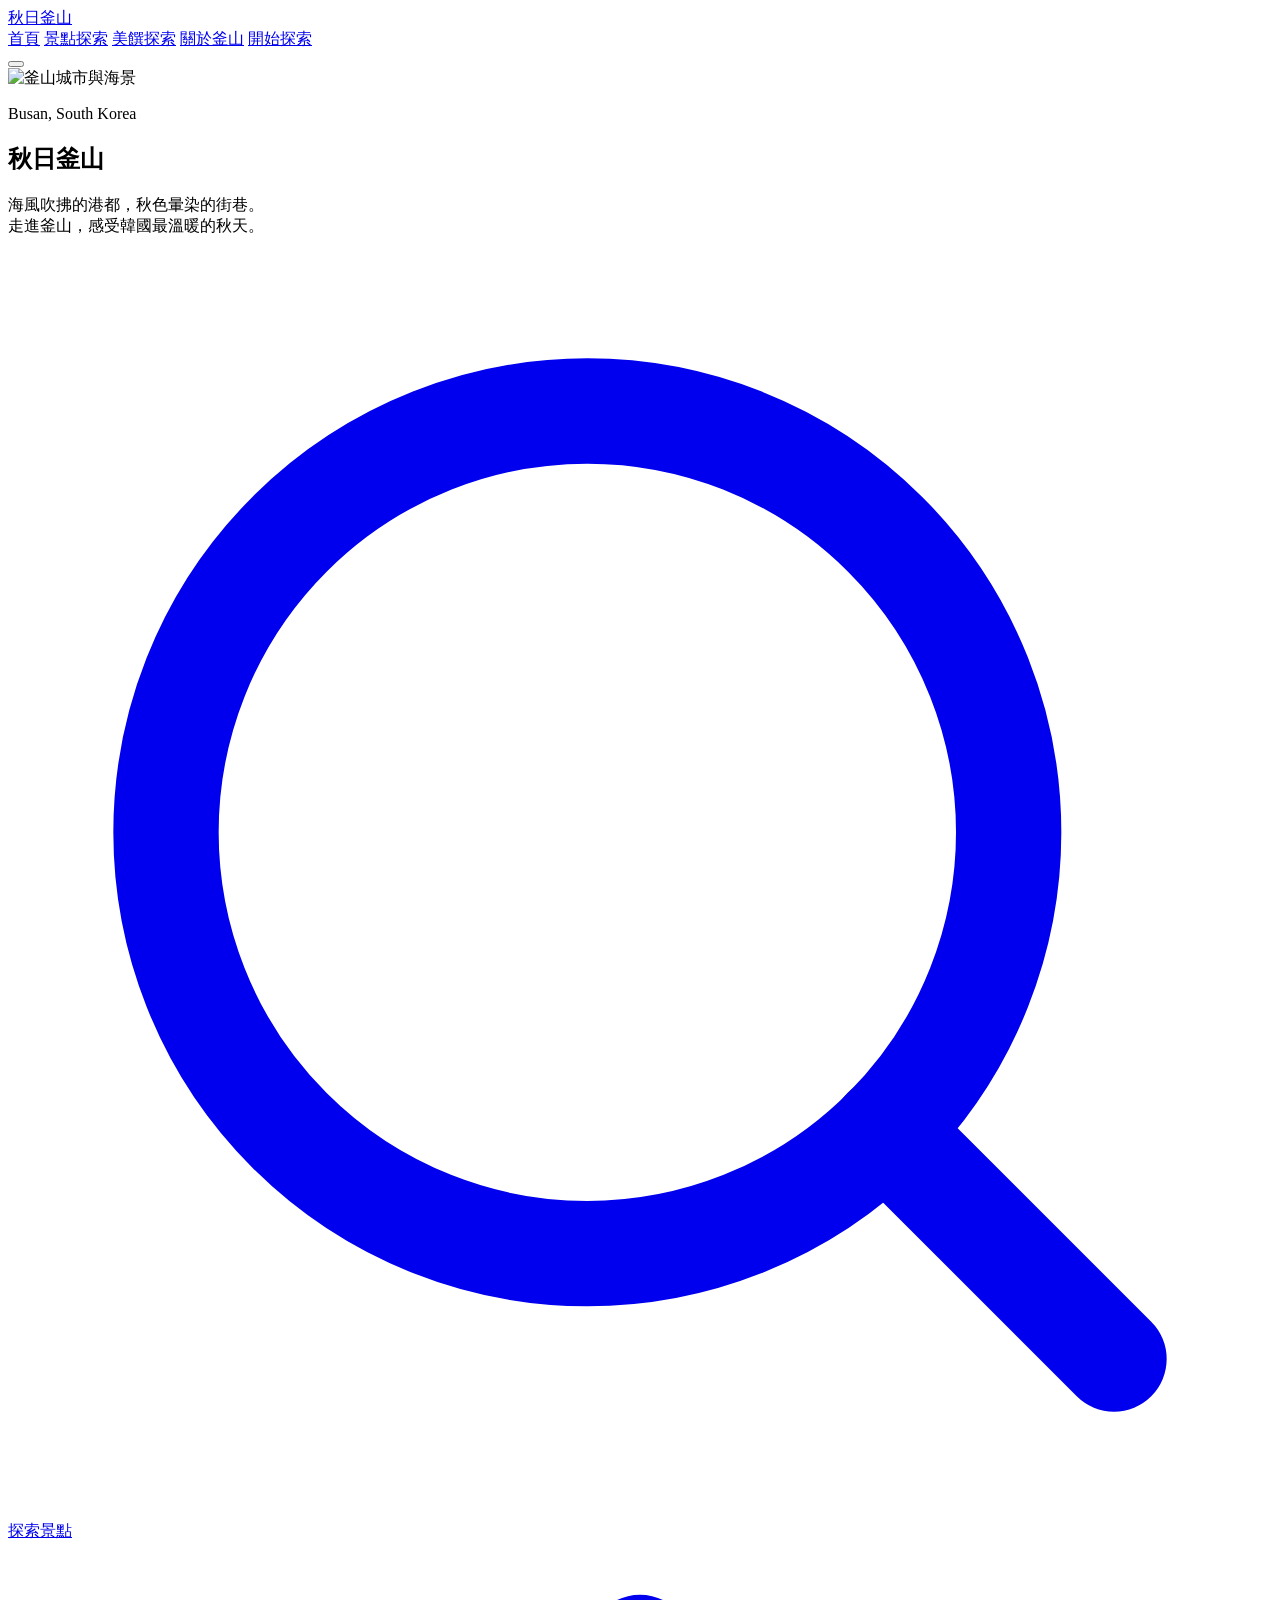
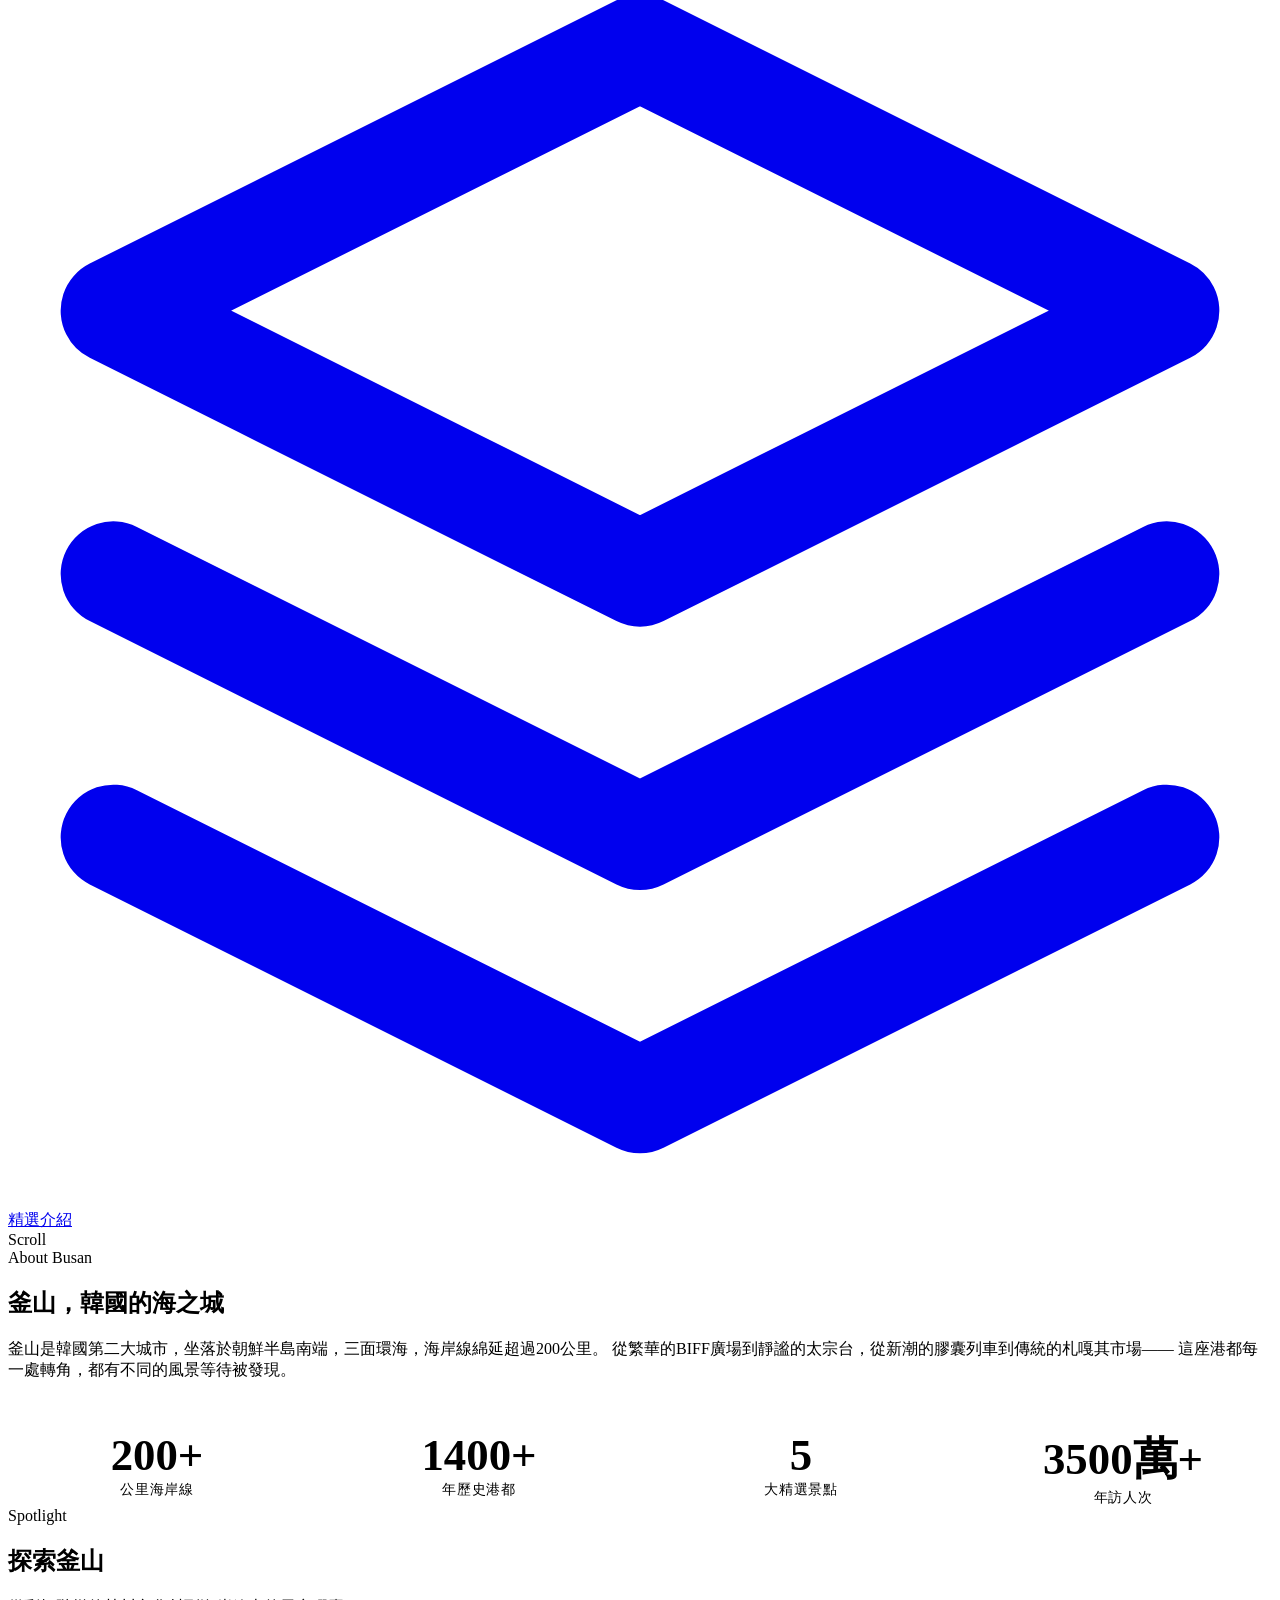
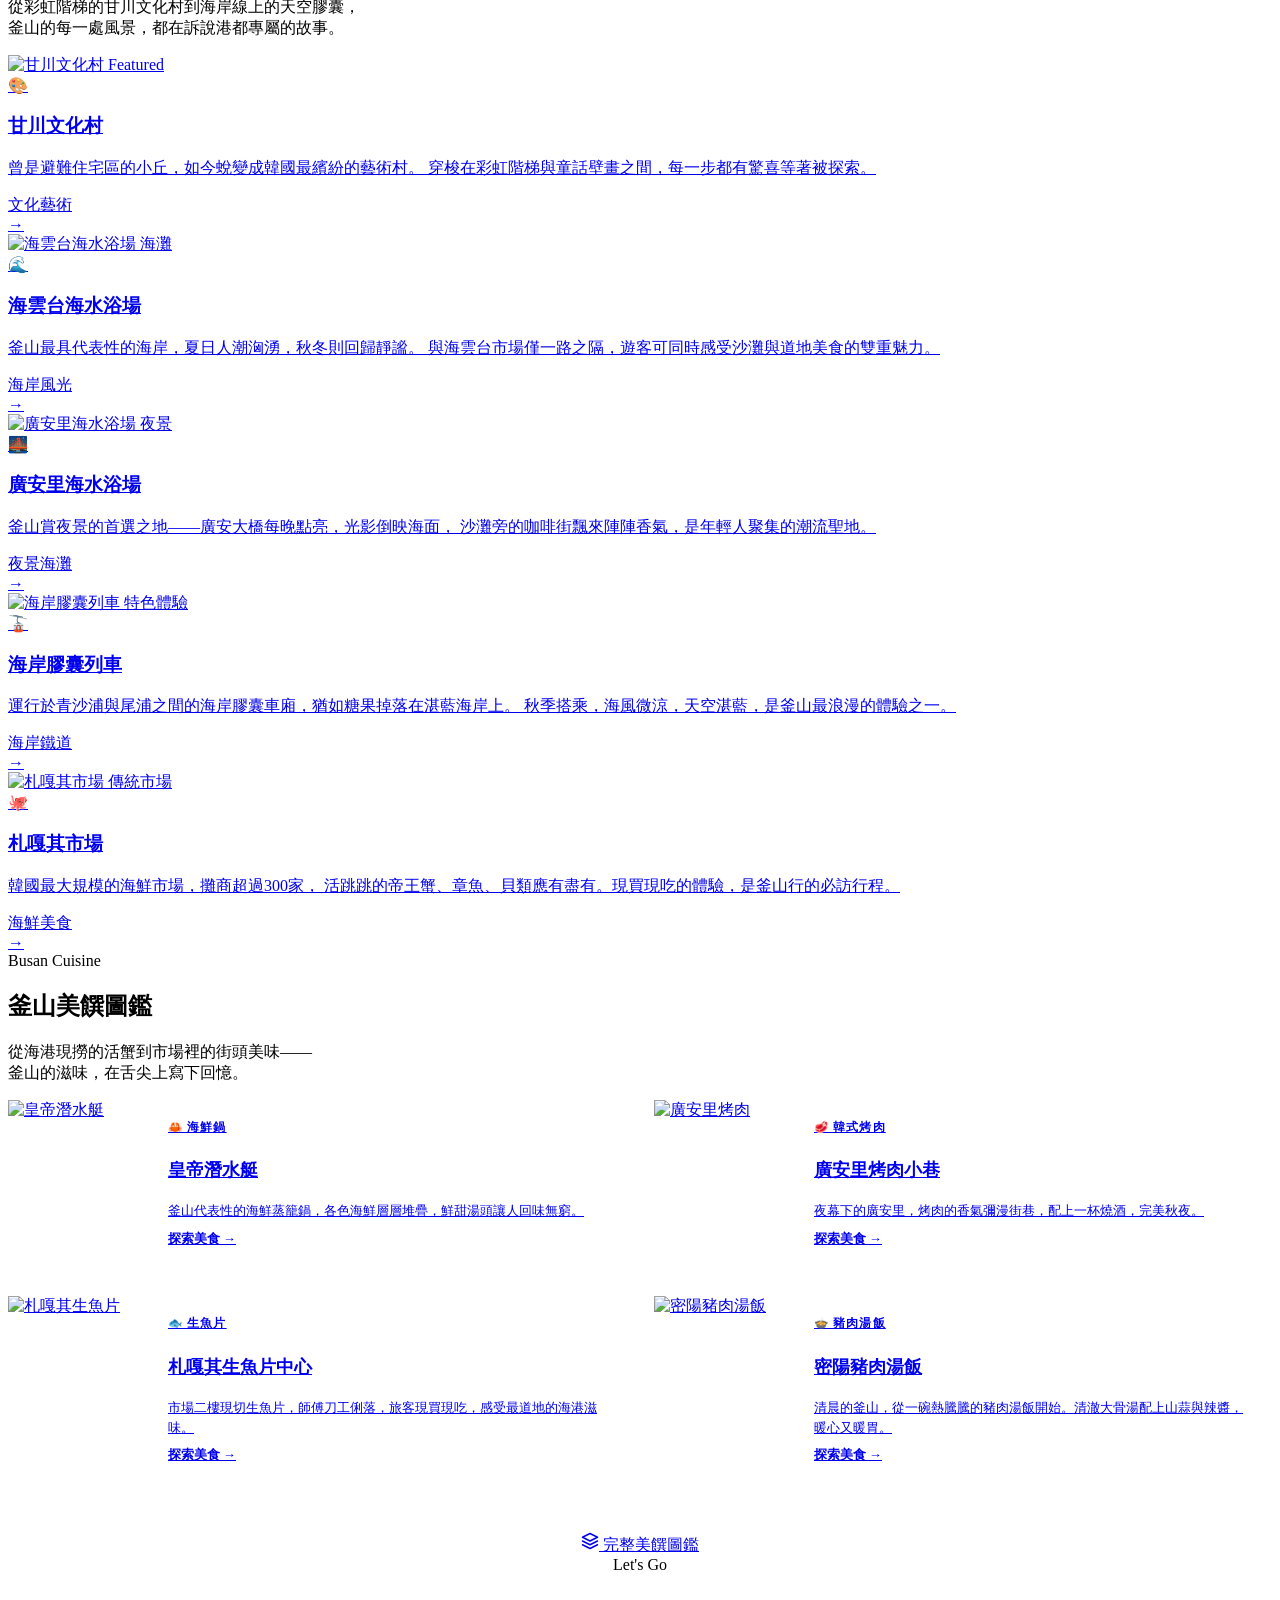
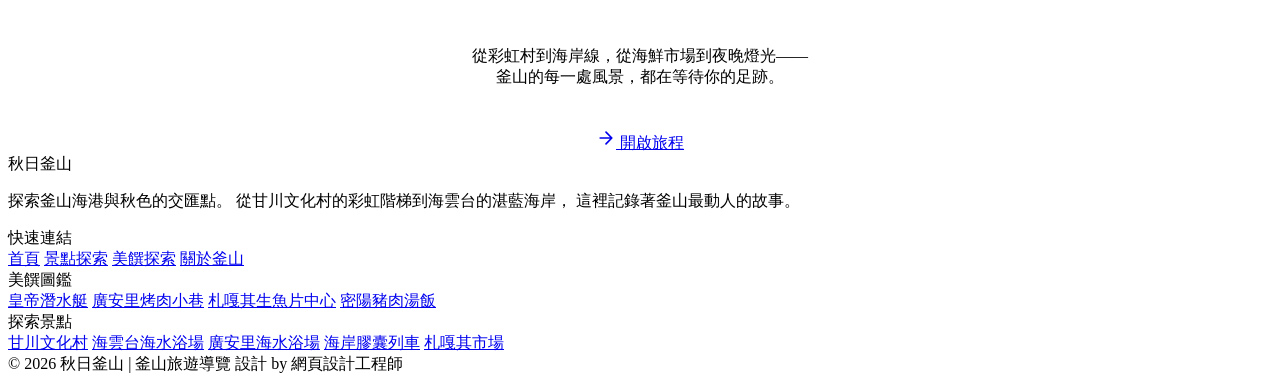
==== index.html @ ef5f8a47 "Upload index.html" ====
<!DOCTYPE html>
<html lang="zh-TW">
<head>
  <meta charset="UTF-8">
  <meta name="viewport" content="width=device-width, initial-scale=1.0">
  <title>秋日釜山 | 釜山旅遊官方網站</title>
  <meta name="description" content="秋日釜山深度旅遊攻略。甘川文化村、廣安里海水浴場、海雲台膠囊列車，完整釜山景點、美食、住宿指南。">
  <meta name="theme-color" content="#0077B6">

  <!-- Favicon -->
  <link rel="icon" type="image/svg+xml" href="data:image/svg+xml,<svg xmlns='http://www.w3.org/2000/svg' viewBox='0 0 100 100'><rect width='100' height='100' rx='16' fill='%230077B6'/><text y='.9em' font-size='80' x='50%' text-anchor='middle'>釜</text></svg>">

  <!-- Google Fonts -->
  <link rel="preconnect" href="https://fonts.googleapis.com">
  <link rel="preconnect" href="https://fonts.gstatic.com" crossorigin>
  <link href="https://fonts.googleapis.com/css2?family=Noto+Serif+JP:wght@400;600;700;900&family=Noto+Sans+JP:wght@300;400;500;700&display=swap" rel="stylesheet">

  <!-- Stylesheet -->
  <link rel="stylesheet" href="css/style.css">
</head>
<body>

  <!-- ===================== HEADER ===================== -->
  <header class="header" id="header">
    <div class="container">
      <div class="header__inner">
        <a href="index.html" class="header__logo">
          <span class="header__logo-dot"></span>
          秋日釜山
        </a>

        <nav class="header__nav" id="headerNav">
          <a href="index.html" class="nav-link active">首頁</a>
          <a href="spots.html" class="nav-link">景點探索</a>
          <a href="restaurants.html" class="nav-link">美饌探索</a>
          <a href="#about-section" class="nav-link">關於釜山</a>
          <a href="spots.html" class="nav-cta">開始探索</a>
        </nav>

        <button class="nav-toggle" id="navToggle" aria-label="開啟選單">
          <span></span>
          <span></span>
          <span></span>
        </button>
      </div>
    </div>
  </header>

  <!-- ===================== HERO ===================== -->
  <section class="hero" id="hero">
    <div class="hero__bg">
      <img src="images/spots/spot_01.jpg"
           alt="釜山城市與海景"
           loading="eager">
    </div>
    <div class="hero__overlay"></div>

    <div class="hero__content">
      <p class="hero__eyebrow">Busan, South Korea</p>
      <h1 class="hero__title">秋日釜山</h1>
      <p class="hero__subtitle">
        海風吹拂的港都，秋色暈染的街巷。<br>
        走進釜山，感受韓國最溫暖的秋天。
      </p>
      <div class="hero__actions">
        <a href="spots.html" class="btn btn--primary">
          <svg viewBox="0 0 24 24" fill="none" stroke="currentColor" stroke-width="2" stroke-linecap="round" stroke-linejoin="round">
            <circle cx="11" cy="11" r="8"/><path d="m21 21-4.35-4.35"/>
          </svg>
          探索景點
        </a>
        <a href="#spots-section" class="btn btn--outline">
          <svg viewBox="0 0 24 24" fill="none" stroke="currentColor" stroke-width="2" stroke-linecap="round" stroke-linejoin="round">
            <path d="M12 2L2 7l10 5 10-5-10-5z"/><path d="M2 17l10 5 10-5"/><path d="M2 12l10 5 10-5"/>
          </svg>
          精選介紹
        </a>
      </div>
    </div>

    <div class="hero__scroll">
      <div class="hero__scroll-line"></div>
      <span>Scroll</span>
    </div>
  </section>

  <!-- ===================== ABOUT / INTRO ===================== -->
  <section class="section section--cream" id="about-section">
    <div class="container">
      <div class="section__header fade-in">
        <span class="section__tag">About Busan</span>
        <h2 class="section__title">釜山，韓國的海之城</h2>
        <div class="divider" style="margin-bottom: 20px;"></div>
        <p class="section__desc">
          釜山是韓國第二大城市，坐落於朝鮮半島南端，三面環海，海岸線綿延超過200公里。
          從繁華的BIFF廣場到靜謐的太宗台，從新潮的膠囊列車到傳統的札嘎其市場——
          這座港都每一處轉角，都有不同的風景等待被發現。
        </p>
      </div>

      <div style="display: grid; grid-template-columns: repeat(4, 1fr); gap: 24px; text-align: center; margin-top: 48px;"
           class="fade-in stats-grid">
        <div>
          <div style="font-family: var(--font-serif); font-size: 2.8rem; font-weight: 900; color: var(--primary);">200+</div>
          <div style="font-size: 0.85rem; color: var(--text-muted); font-weight: 500; letter-spacing: 0.05em;">公里海岸線</div>
        </div>
        <div>
          <div style="font-family: var(--font-serif); font-size: 2.8rem; font-weight: 900; color: var(--primary);">1400+</div>
          <div style="font-size: 0.85rem; color: var(--text-muted); font-weight: 500; letter-spacing: 0.05em;">年歷史港都</div>
        </div>
        <div>
          <div style="font-family: var(--font-serif); font-size: 2.8rem; font-weight: 900; color: var(--primary);">5</div>
          <div style="font-size: 0.85rem; color: var(--text-muted); font-weight: 500; letter-spacing: 0.05em;">大精選景點</div>
        </div>
        <div>
          <div style="font-family: var(--font-serif); font-size: 2.8rem; font-weight: 900; color: var(--primary);">3500萬+</div>
          <div style="font-size: 0.85rem; color: var(--text-muted); font-weight: 500; letter-spacing: 0.05em;">年訪人次</div>
        </div>
      </div>
    </div>
  </section>

  <!-- ===================== SPOTS GRID ===================== -->
  <section class="section" id="spots-section">
    <div class="container">
      <div class="section__header fade-in">
        <span class="section__tag">Spotlight</span>
        <h2 class="section__title">探索釜山</h2>
        <div class="divider" style="margin-bottom: 20px;"></div>
        <p class="section__desc">
          從彩虹階梯的甘川文化村到海岸線上的天空膠囊，<br>
          釜山的每一處風景，都在訴說港都專屬的故事。
        </p>
      </div>

      <div class="spots-grid">
        <!-- Featured: 甘川文化村 -->
        <a href="spots.html#gamagol" class="spot-card spot-card--featured fade-in">
          <div class="spot-card__image">
            <img src="images/spots/spot_03.jpg" alt="甘川文化村" loading="lazy">
            <span class="spot-card__badge">Featured</span>
          </div>
          <div class="spot-card__content">
            <div class="spot-card__icon">🎨</div>
            <h3 class="spot-card__title">甘川文化村</h3>
            <p class="spot-card__desc">
              曾是避難住宅區的小丘，如今蛻變成韓國最繽紛的藝術村。
              穿梭在彩虹階梯與童話壁畫之間，每一步都有驚喜等著被探索。
            </p>
            <div class="spot-card__footer">
              <span class="spot-card__tag">文化藝術</span>
              <div class="spot-card__arrow">→</div>
            </div>
          </div>
        </a>

        <!-- 海雲台 -->
        <a href="spots.html#haeundae" class="spot-card fade-in">
          <div class="spot-card__image">
            <img src="images/spots/spot_05.jpg" alt="海雲台海水浴場" loading="lazy">
            <span class="spot-card__badge">海灘</span>
          </div>
          <div class="spot-card__content">
            <div class="spot-card__icon">🌊</div>
            <h3 class="spot-card__title">海雲台海水浴場</h3>
            <p class="spot-card__desc">
              釜山最具代表性的海岸，夏日人潮洶湧，秋冬則回歸靜謐。
              與海雲台市場僅一路之隔，遊客可同時感受沙灘與道地美食的雙重魅力。
            </p>
            <div class="spot-card__footer">
              <span class="spot-card__tag">海岸風光</span>
              <div class="spot-card__arrow">→</div>
            </div>
          </div>
        </a>

        <!-- 廣安里 -->
        <a href="spots.html#gwangalli" class="spot-card fade-in">
          <div class="spot-card__image">
            <img src="images/spots/spot_06.jpg" alt="廣安里海水浴場" loading="lazy">
            <span class="spot-card__badge">夜景</span>
          </div>
          <div class="spot-card__content">
            <div class="spot-card__icon">🌉</div>
            <h3 class="spot-card__title">廣安里海水浴場</h3>
            <p class="spot-card__desc">
              釜山賞夜景的首選之地——廣安大橋每晚點亮，光影倒映海面，
              沙灘旁的咖啡街飄來陣陣香氣，是年輕人聚集的潮流聖地。
            </p>
            <div class="spot-card__footer">
              <span class="spot-card__tag">夜景海灘</span>
              <div class="spot-card__arrow">→</div>
            </div>
          </div>
        </a>

        <!-- 膠囊列車 -->
        <a href="spots.html#capsule" class="spot-card fade-in">
          <div class="spot-card__image">
            <img src="images/spots/spot_07.jpg" alt="海岸膠囊列車" loading="lazy">
            <span class="spot-card__badge">特色體驗</span>
          </div>
          <div class="spot-card__content">
            <div class="spot-card__icon">🚡</div>
            <h3 class="spot-card__title">海岸膠囊列車</h3>
            <p class="spot-card__desc">
              運行於青沙浦與尾浦之間的海岸膠囊車廂，猶如糖果掉落在湛藍海岸上。
              秋季搭乘，海風微涼，天空湛藍，是釜山最浪漫的體驗之一。
            </p>
            <div class="spot-card__footer">
              <span class="spot-card__tag">海岸鐵道</span>
              <div class="spot-card__arrow">→</div>
            </div>
          </div>
        </a>

        <!-- 札嘎其市場 -->
        <a href="spots.html#jagalchi" class="spot-card fade-in">
          <div class="spot-card__image">
            <img src="images/spots/spot_10.jpg" alt="札嘎其市場" loading="lazy">
            <span class="spot-card__badge">傳統市場</span>
          </div>
          <div class="spot-card__content">
            <div class="spot-card__icon">🐙</div>
            <h3 class="spot-card__title">札嘎其市場</h3>
            <p class="spot-card__desc">
              韓國最大規模的海鮮市場，攤商超過300家，
              活跳跳的帝王蟹、章魚、貝類應有盡有。現買現吃的體驗，是釜山行的必訪行程。
            </p>
            <div class="spot-card__footer">
              <span class="spot-card__tag">海鮮美食</span>
              <div class="spot-card__arrow">→</div>
            </div>
          </div>
        </a>
      </div>
    </div>
  </section>

  <!-- ===================== RESTAURANT TEASER ===================== -->
  <section class="section" id="food-section">
    <div class="container">
      <div class="section__header fade-in">
        <span class="section__tag">Busan Cuisine</span>
        <h2 class="section__title">釜山美饌圖鑑</h2>
        <div class="divider" style="margin-bottom: 20px;"></div>
        <p class="section__desc">
          從海港現撈的活蟹到市場裡的街頭美味——<br>
          釜山的滋味，在舌尖上寫下回憶。
        </p>
      </div>

      <div style="display: grid; grid-template-columns: repeat(2, 1fr); gap: 28px;" class="fade-in food-preview-grid">
        <a href="restaurants.html#neulsac" class="food-preview-card">
          <div class="food-preview-card__image">
            <img src="images/spots/spot_12.jpg" alt="皇帝潛水艇" loading="lazy">
          </div>
          <div class="food-preview-card__body">
            <span class="food-preview-card__tag">🦀 海鮮鍋</span>
            <h3 class="food-preview-card__title">皇帝潛水艇</h3>
            <p class="food-preview-card__desc">釜山代表性的海鮮蒸籠鍋，各色海鮮層層堆疊，鮮甜湯頭讓人回味無窮。</p>
            <div class="food-preview-card__link">探索美食 →</div>
          </div>
        </a>
        <a href="restaurants.html#gwangalli" class="food-preview-card">
          <div class="food-preview-card__image">
            <img src="images/spots/spot_14.jpg" alt="廣安里烤肉" loading="lazy">
          </div>
          <div class="food-preview-card__body">
            <span class="food-preview-card__tag">🥩 韓式烤肉</span>
            <h3 class="food-preview-card__title">廣安里烤肉小巷</h3>
            <p class="food-preview-card__desc">夜幕下的廣安里，烤肉的香氣彌漫街巷，配上一杯燒酒，完美秋夜。</p>
            <div class="food-preview-card__link">探索美食 →</div>
          </div>
        </a>
        <a href="restaurants.html#jagalchi" class="food-preview-card">
          <div class="food-preview-card__image">
            <img src="images/spots/spot_15.jpg" alt="札嘎其生魚片" loading="lazy">
          </div>
          <div class="food-preview-card__body">
            <span class="food-preview-card__tag">🐟 生魚片</span>
            <h3 class="food-preview-card__title">札嘎其生魚片中心</h3>
            <p class="food-preview-card__desc">市場二樓現切生魚片，師傅刀工俐落，旅客現買現吃，感受最道地的海港滋味。</p>
            <div class="food-preview-card__link">探索美食 →</div>
          </div>
        </a>
        <a href="restaurants.html#milmyeong" class="food-preview-card">
          <div class="food-preview-card__image">
            <img src="images/spots/spot_16.jpg" alt="密陽豬肉湯飯" loading="lazy">
          </div>
          <div class="food-preview-card__body">
            <span class="food-preview-card__tag">🍲 豬肉湯飯</span>
            <h3 class="food-preview-card__title">密陽豬肉湯飯</h3>
            <p class="food-preview-card__desc">清晨的釜山，從一碗熱騰騰的豬肉湯飯開始。清澈大骨湯配上山蒜與辣醬，暖心又暖胃。</p>
            <div class="food-preview-card__link">探索美食 →</div>
          </div>
        </a>
      </div>

      <div style="text-align: center; margin-top: 48px;" class="fade-in">
        <a href="restaurants.html" class="btn btn--primary">
          <svg viewBox="0 0 24 24" fill="none" stroke="currentColor" stroke-width="2" stroke-linecap="round" stroke-linejoin="round" style="width:18px;height:18px;">
            <path d="M12 2L2 7l10 5 10-5-10-5z"/><path d="M2 17l10 5 10-5"/><path d="M2 12l10 5 10-5"/>
          </svg>
          完整美饌圖鑑
        </a>
      </div>
    </div>
  </section>

  <!-- ===================== CTA SECTION ===================== -->
  <section class="section section--dark">
    <div class="container--narrow" style="text-align: center;">
      <div class="fade-in">
        <span class="section__tag">Let's Go</span>
        <h2 class="section__title" style="color: #fff; margin-top: 16px; margin-bottom: 20px;">
          準備好探索釜山了嗎？
        </h2>
        <div class="divider" style="margin-bottom: 24px;"></div>
        <p class="section__desc" style="margin-bottom: 40px;">
          從彩虹村到海岸線，從海鮮市場到夜晚燈光——<br>
          釜山的每一處風景，都在等待你的足跡。
        </p>
        <a href="spots.html" class="btn btn--primary" style="font-size: 1rem; padding: 16px 40px;">
          <svg viewBox="0 0 24 24" fill="none" stroke="currentColor" stroke-width="2" stroke-linecap="round" stroke-linejoin="round" style="width:20px;height:20px;">
            <path d="M5 12h14M12 5l7 7-7 7"/>
          </svg>
          開啟旅程
        </a>
      </div>
    </div>
  </section>

  <!-- ===================== FOOTER ===================== -->
  <footer class="footer">
    <div class="container">
      <div class="footer__grid">
        <div>
          <div class="footer__brand-name">
            <span class="dot"></span>
            秋日釜山
          </div>
          <p class="footer__brand-desc">
            探索釜山海港與秋色的交匯點。
            從甘川文化村的彩虹階梯到海雲台的湛藍海岸，
            這裡記錄著釜山最動人的故事。
          </p>
        </div>
        <div>
          <div class="footer__col-title">快速連結</div>
          <div class="footer__links">
            <a href="index.html">首頁</a>
            <a href="spots.html">景點探索</a>
            <a href="restaurants.html">美饌探索</a>
            <a href="#about-section">關於釜山</a>
          </div>
        </div>
        <div>
          <div class="footer__col-title">美饌圖鑑</div>
          <div class="footer__links">
            <a href="restaurants.html#neulsac">皇帝潛水艇</a>
            <a href="restaurants.html#gwangalli">廣安里烤肉小巷</a>
            <a href="restaurants.html#jagalchi">札嘎其生魚片中心</a>
            <a href="restaurants.html#milmyeong">密陽豬肉湯飯</a>
          </div>
        </div>
        <div>
          <div class="footer__col-title">探索景點</div>
          <div class="footer__links">
            <a href="spots.html#gamagol">甘川文化村</a>
            <a href="spots.html#haeundae">海雲台海水浴場</a>
            <a href="spots.html#gwangalli">廣安里海水浴場</a>
            <a href="spots.html#capsule">海岸膠囊列車</a>
            <a href="spots.html#jagalchi">札嘎其市場</a>
          </div>
        </div>
      </div>

      <div class="footer__bottom">
        <span>© 2026 秋日釜山 <span class="footer__accent">|</span> 釜山旅遊導覽</span>
        <span>設計 by 網頁設計工程師</span>
      </div>
    </div>
  </footer>

  <!-- Scripts -->
  <script src="js/main.js"></script>

  <style>
    @media (max-width: 768px) {
      .stats-grid {
        grid-template-columns: repeat(2, 1fr) !important;
      }
    }
    @media (max-width: 480px) {
      .stats-grid {
        grid-template-columns: repeat(2, 1fr) !important;
        gap: 16px !important;
      }
    }

    /* ===================== FOOD PREVIEW CARDS ===================== */
    .food-preview-grid {
      grid-template-columns: repeat(2, 1fr) !important;
    }

    .food-preview-card {
      background: var(--bg-white);
      border-radius: var(--radius-lg);
      overflow: hidden;
      box-shadow: var(--shadow-sm);
      border: 1px solid var(--border);
      transition: var(--transition);
      display: grid;
      grid-template-columns: 140px 1fr;
    }

    .food-preview-card:hover {
      box-shadow: var(--shadow-lg);
      transform: translateY(-4px);
    }

    .food-preview-card__image {
      height: 140px;
      overflow: hidden;
    }

    .food-preview-card__image img {
      width: 100%;
      height: 100%;
      object-fit: cover;
      transition: transform 0.5s ease;
    }

    .food-preview-card:hover .food-preview-card__image img {
      transform: scale(1.08);
    }

    .food-preview-card__body {
      padding: 20px;
      display: flex;
      flex-direction: column;
      justify-content: center;
    }

    .food-preview-card__tag {
      font-size: 0.72rem;
      font-weight: 700;
      letter-spacing: 0.1em;
      text-transform: uppercase;
      color: var(--accent);
      margin-bottom: 6px;
    }

    .food-preview-card__title {
      font-family: var(--font-serif);
      font-size: 1.1rem;
      font-weight: 700;
      color: var(--text-dark);
      margin-bottom: 6px;
    }

    .food-preview-card__desc {
      font-size: 0.82rem;
      color: var(--text-muted);
      line-height: 1.5;
      display: -webkit-box;
      -webkit-line-clamp: 2;
      -webkit-box-orient: vertical;
      overflow: hidden;
      margin-bottom: 10px;
    }

    .food-preview-card__link {
      font-size: 0.8rem;
      font-weight: 700;
      color: var(--primary);
    }

    @media (max-width: 768px) {
      .food-preview-grid {
        grid-template-columns: 1fr !important;
      }
    }

    @media (max-width: 480px) {
      .food-preview-card {
        grid-template-columns: 100px 1fr;
      }
      .food-preview-card__image {
        height: 110px;
      }
    }
  </style>
</body>
</html>
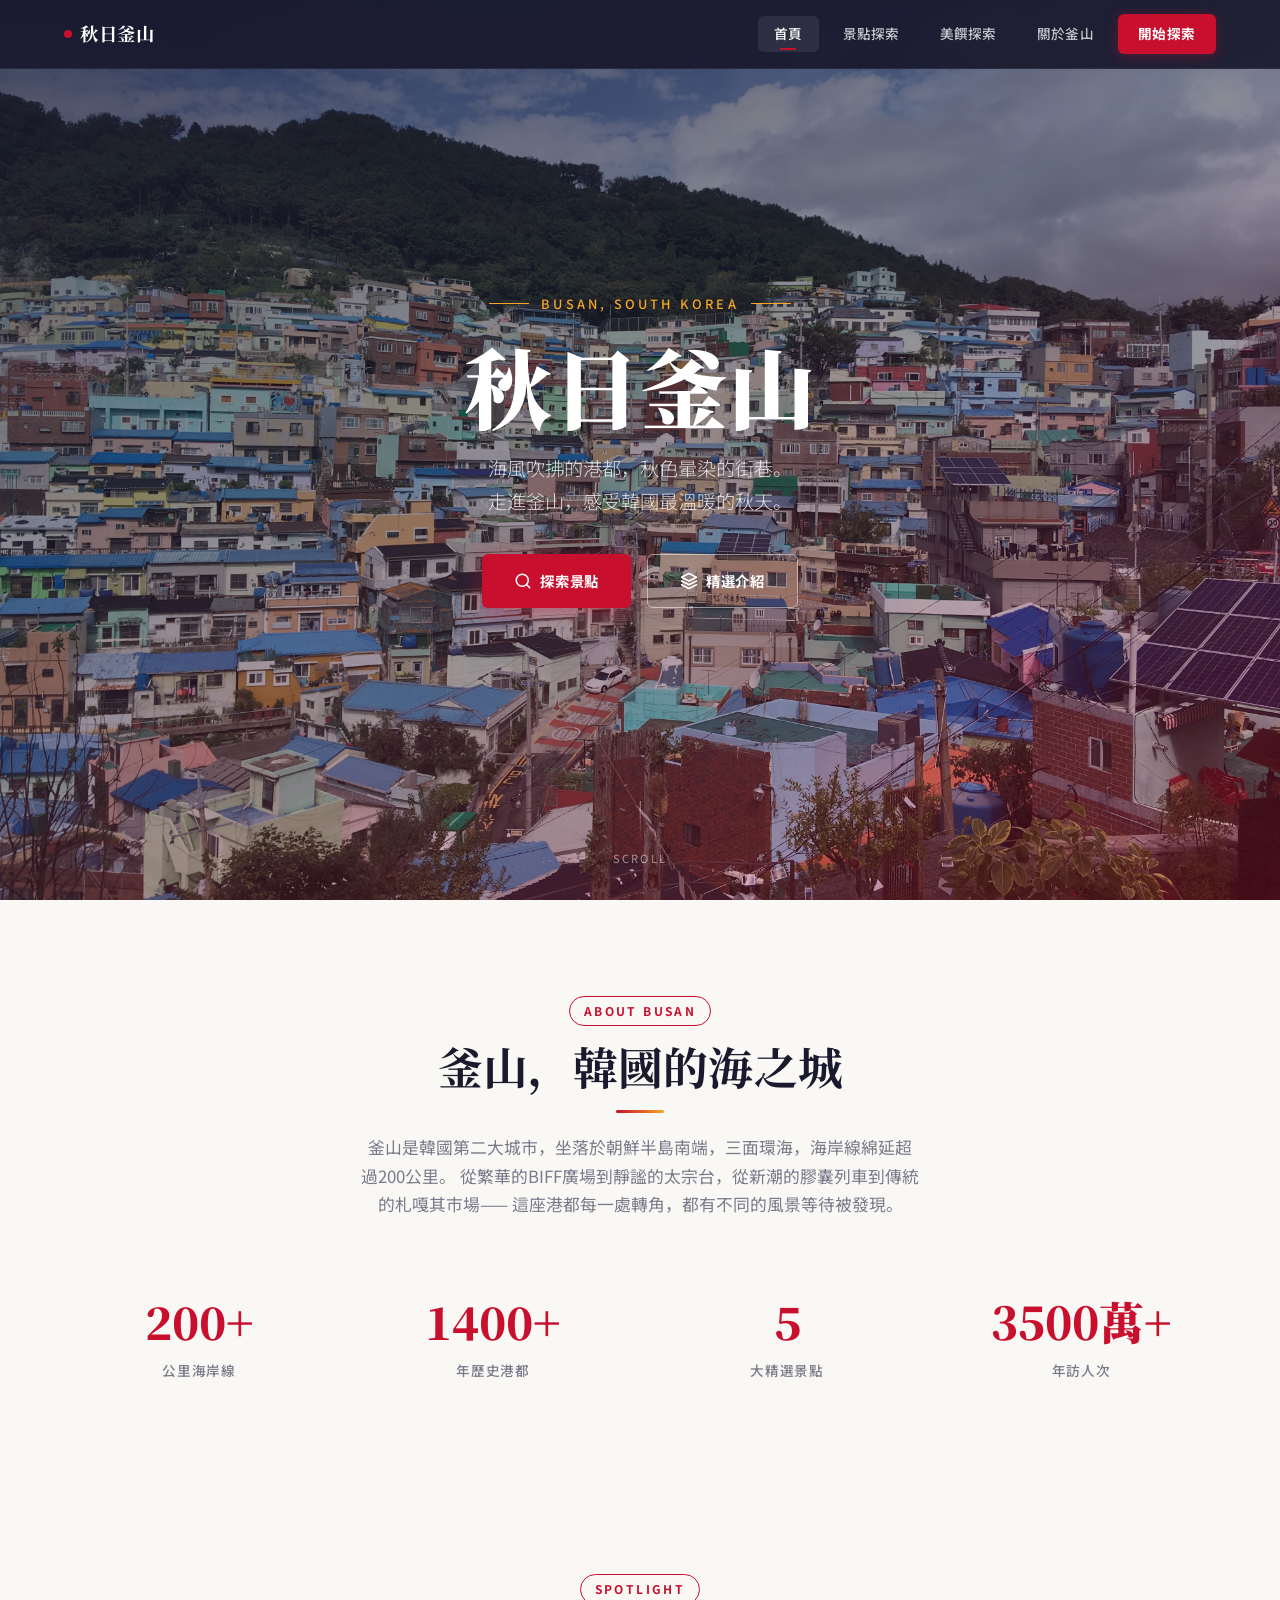
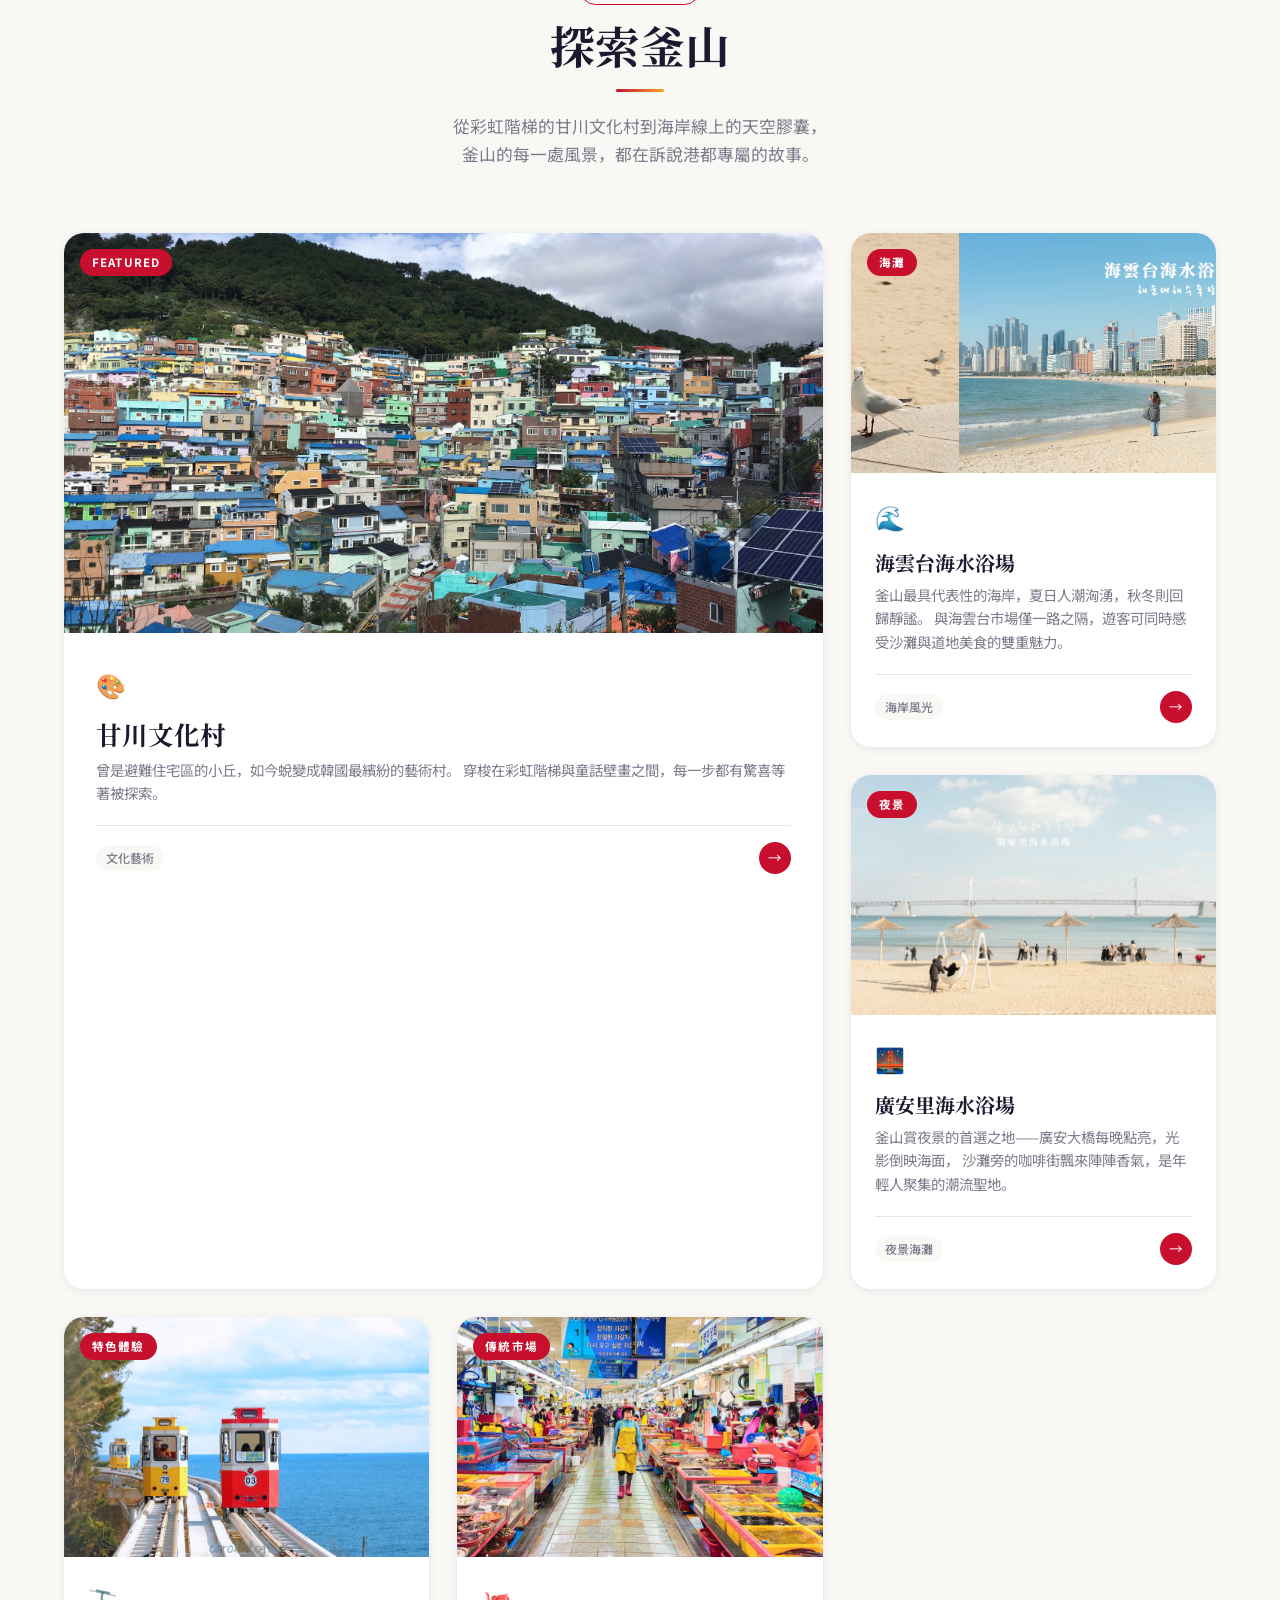
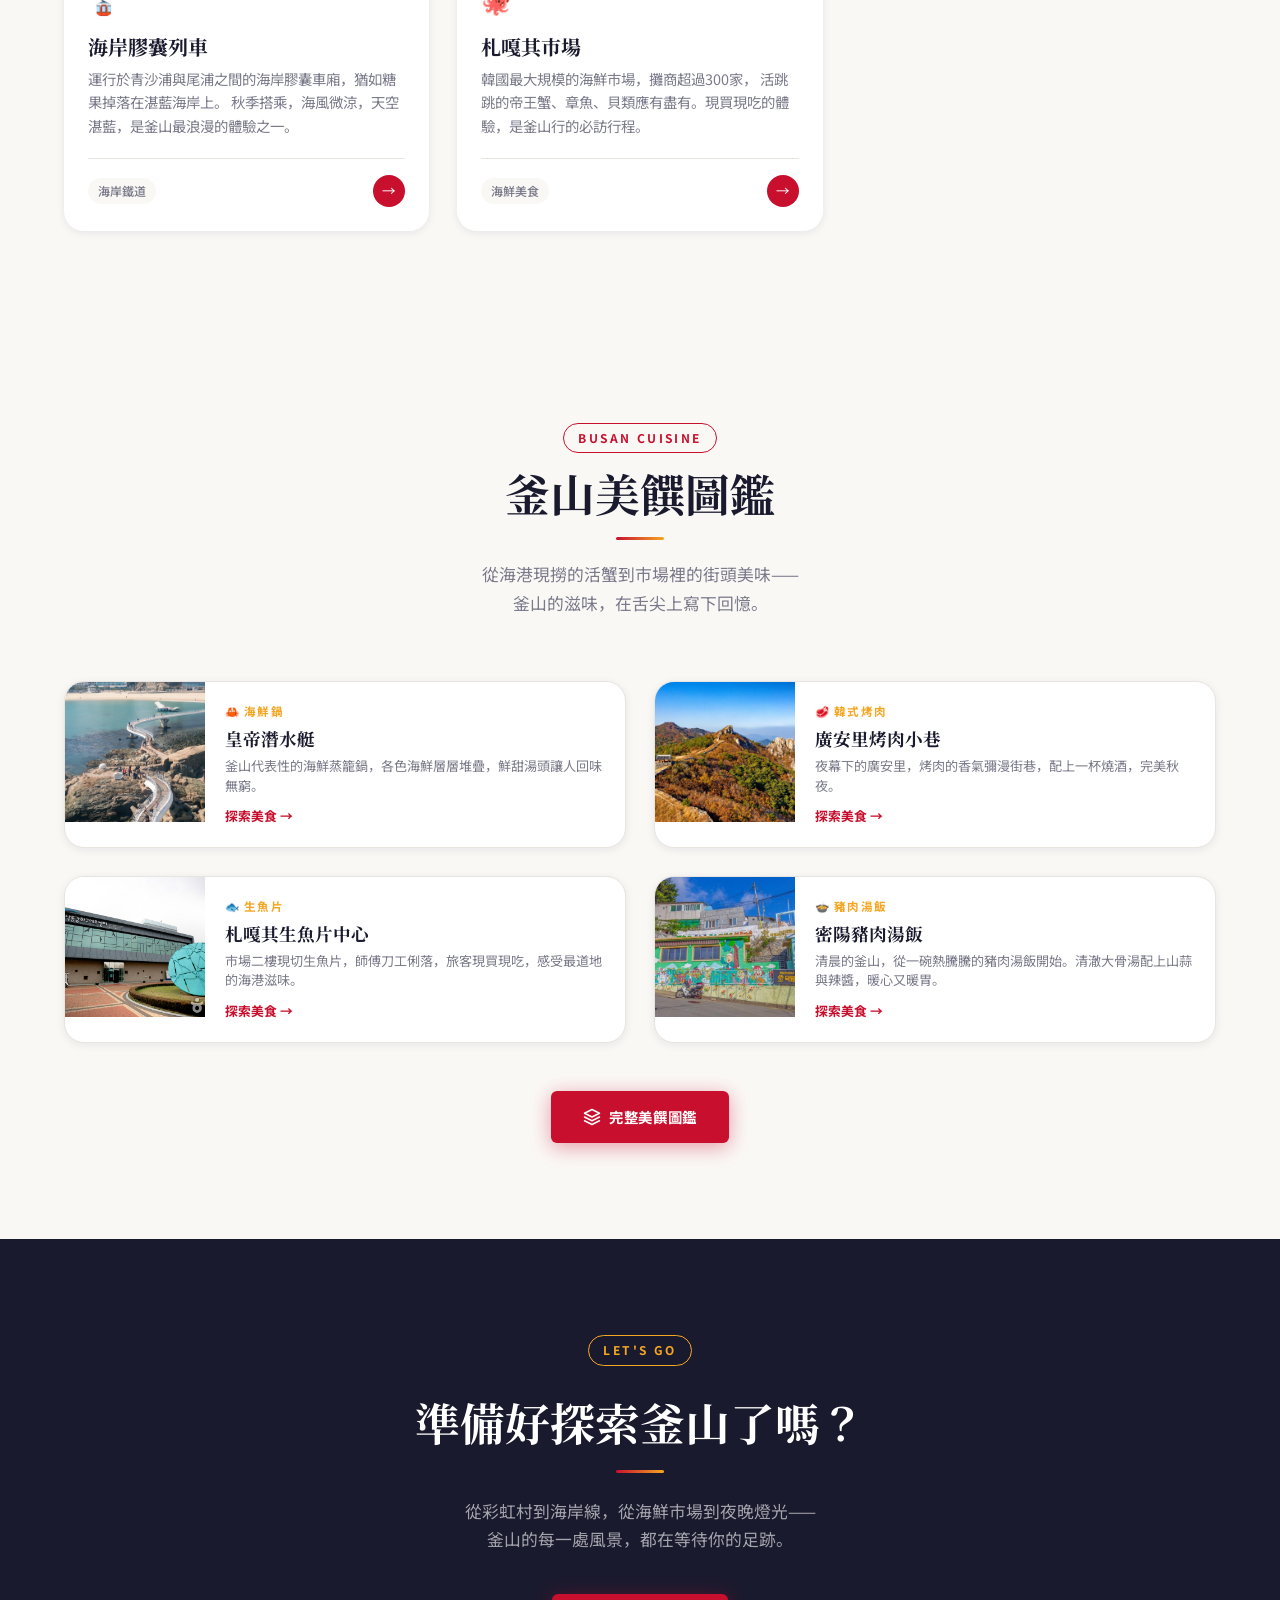
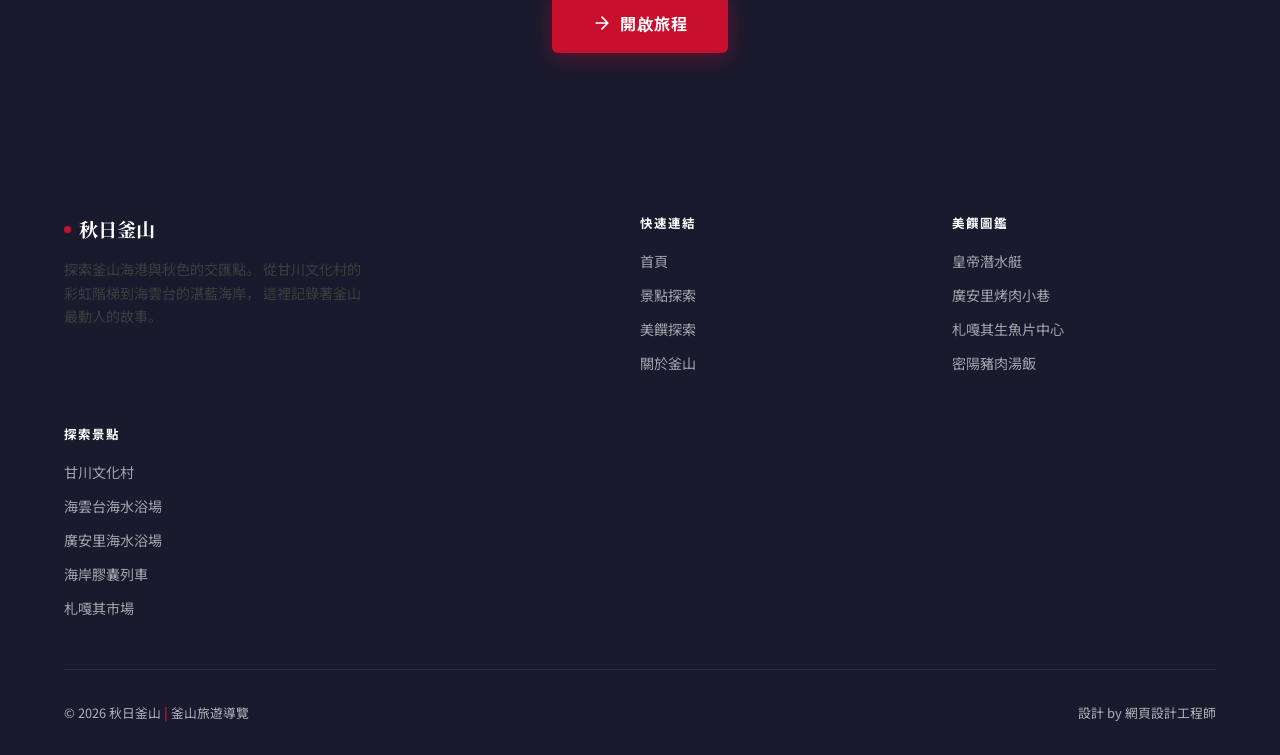
==== commit d32aa193: "Fix index image references" ====
--- a/index.html
+++ b/index.html
@@ -137,7 +137,7 @@
         <!-- Featured: 甘川文化村 -->
         <a href="spots.html#gamagol" class="spot-card spot-card--featured fade-in">
           <div class="spot-card__image">
-            <img src="images/spots/spot_03.jpg" alt="甘川文化村" loading="lazy">
+            <img src="images/spots/spot_01.jpg" alt="甘川文化村" loading="lazy">
             <span class="spot-card__badge">Featured</span>
           </div>
           <div class="spot-card__content">
@@ -157,7 +157,7 @@
         <!-- 海雲台 -->
         <a href="spots.html#haeundae" class="spot-card fade-in">
           <div class="spot-card__image">
-            <img src="images/spots/spot_05.jpg" alt="海雲台海水浴場" loading="lazy">
+            <img src="images/spots/spot_02.jpg" alt="海雲台海水浴場" loading="lazy">
             <span class="spot-card__badge">海灘</span>
           </div>
           <div class="spot-card__content">
@@ -177,7 +177,7 @@
         <!-- 廣安里 -->
         <a href="spots.html#gwangalli" class="spot-card fade-in">
           <div class="spot-card__image">
-            <img src="images/spots/spot_06.jpg" alt="廣安里海水浴場" loading="lazy">
+            <img src="images/spots/spot_03.jpg" alt="廣安里海水浴場" loading="lazy">
             <span class="spot-card__badge">夜景</span>
           </div>
           <div class="spot-card__content">
@@ -197,7 +197,7 @@
         <!-- 膠囊列車 -->
         <a href="spots.html#capsule" class="spot-card fade-in">
           <div class="spot-card__image">
-            <img src="images/spots/spot_07.jpg" alt="海岸膠囊列車" loading="lazy">
+            <img src="images/spots/spot_04.jpg" alt="海岸膠囊列車" loading="lazy">
             <span class="spot-card__badge">特色體驗</span>
           </div>
           <div class="spot-card__content">
@@ -217,7 +217,7 @@
         <!-- 札嘎其市場 -->
         <a href="spots.html#jagalchi" class="spot-card fade-in">
           <div class="spot-card__image">
-            <img src="images/spots/spot_10.jpg" alt="札嘎其市場" loading="lazy">
+            <img src="images/spots/spot_05.jpg" alt="札嘎其市場" loading="lazy">
             <span class="spot-card__badge">傳統市場</span>
           </div>
           <div class="spot-card__content">
--- a/css/style.css
+++ b/css/style.css
@@ -0,0 +1,1121 @@
+/* =========================================
+   NAGOYA TRIP - CSS STYLESHEET
+   古城新韻・名古屋
+   ========================================= */
+
+/* ---------- Google Fonts Import ---------- */
+@import url('https://fonts.googleapis.com/css2?family=Noto+Serif+JP:wght@400;600;700;900&family=Noto+Sans+JP:wght@300;400;500;700&display=swap');
+
+/* ---------- CSS Variables ---------- */
+:root {
+  --primary: #C8102E;
+  --primary-dark: #A00D24;
+  --primary-light: #E8203A;
+  --secondary: #1A1A2E;
+  --secondary-light: #2D2D4A;
+  --accent: #F5A623;
+  --accent-light: #FFD066;
+  --bg-white: #FFFFFF;
+  --bg-cream: #FAF8F5;
+  --bg-warm: #F7F3EE;
+  --text-dark: #1A1A2E;
+  --text-body: #3D3D3D;
+  --text-muted: #7A7A8A;
+  --text-light: #FFFFFF;
+  --border: #E8E4DF;
+  --shadow-sm: 0 2px 8px rgba(26, 26, 46, 0.08);
+  --shadow-md: 0 4px 20px rgba(26, 26, 46, 0.12);
+  --shadow-lg: 0 8px 40px rgba(26, 26, 46, 0.18);
+  --shadow-xl: 0 16px 60px rgba(26, 26, 46, 0.22);
+  --radius-sm: 6px;
+  --radius-md: 12px;
+  --radius-lg: 20px;
+  --radius-xl: 32px;
+  --transition: 0.35s cubic-bezier(0.25, 0.46, 0.45, 0.94);
+  --transition-fast: 0.2s ease;
+  --font-serif: 'Noto Serif JP', 'Hiragino Mincho Pro', serif;
+  --font-sans: 'Noto Sans JP', 'Hiragino Kaku Gothic ProN', sans-serif;
+}
+
+/* ---------- Reset & Base ---------- */
+*, *::before, *::after {
+  margin: 0;
+  padding: 0;
+  box-sizing: border-box;
+}
+
+html {
+  scroll-behavior: smooth;
+  font-size: 16px;
+  -webkit-text-size-adjust: 100%;
+}
+
+body {
+  font-family: var(--font-sans);
+  color: var(--text-body);
+  background-color: var(--bg-cream);
+  line-height: 1.7;
+  overflow-x: hidden;
+}
+
+a {
+  text-decoration: none;
+  color: inherit;
+  transition: var(--transition);
+}
+
+img {
+  max-width: 100%;
+  height: auto;
+  display: block;
+}
+
+ul {
+  list-style: none;
+}
+
+/* ---------- Typography ---------- */
+h1, h2, h3, h4 {
+  font-family: var(--font-serif);
+  font-weight: 700;
+  line-height: 1.25;
+  color: var(--text-dark);
+}
+
+h1 { font-size: clamp(2.2rem, 5vw, 4rem); }
+h2 { font-size: clamp(1.8rem, 4vw, 2.8rem); }
+h3 { font-size: clamp(1.3rem, 2.5vw, 1.8rem); }
+h4 { font-size: clamp(1.1rem, 2vw, 1.3rem); }
+
+p {
+  line-height: 1.8;
+  color: var(--text-body);
+}
+
+/* ---------- Container ---------- */
+.container {
+  max-width: 1200px;
+  margin: 0 auto;
+  padding: 0 24px;
+}
+
+.container--narrow {
+  max-width: 860px;
+  margin: 0 auto;
+  padding: 0 24px;
+}
+
+/* ---------- Header / Navigation ---------- */
+.header {
+  position: fixed;
+  top: 0;
+  left: 0;
+  right: 0;
+  z-index: 1000;
+  background: rgba(26, 26, 46, 0.92);
+  backdrop-filter: blur(16px);
+  -webkit-backdrop-filter: blur(16px);
+  border-bottom: 1px solid rgba(255, 255, 255, 0.06);
+  transition: var(--transition);
+}
+
+.header.scrolled {
+  background: rgba(26, 26, 46, 0.97);
+  box-shadow: var(--shadow-md);
+}
+
+.header__inner {
+  display: flex;
+  align-items: center;
+  justify-content: space-between;
+  height: 68px;
+}
+
+.header__logo {
+  font-family: var(--font-serif);
+  font-size: 1.15rem;
+  font-weight: 700;
+  color: var(--text-light);
+  letter-spacing: 0.04em;
+  display: flex;
+  align-items: center;
+  gap: 8px;
+}
+
+.header__logo-dot {
+  width: 8px;
+  height: 8px;
+  background: var(--primary);
+  border-radius: 50%;
+  display: inline-block;
+}
+
+.header__nav {
+  display: flex;
+  align-items: center;
+  gap: 8px;
+}
+
+.nav-link {
+  font-family: var(--font-sans);
+  font-size: 0.85rem;
+  font-weight: 500;
+  color: rgba(255, 255, 255, 0.75);
+  padding: 6px 16px;
+  border-radius: var(--radius-sm);
+  letter-spacing: 0.02em;
+  transition: var(--transition-fast);
+  position: relative;
+}
+
+.nav-link:hover,
+.nav-link.active {
+  color: var(--text-light);
+  background: rgba(255, 255, 255, 0.08);
+}
+
+.nav-link.active::after {
+  content: '';
+  position: absolute;
+  bottom: 2px;
+  left: 50%;
+  transform: translateX(-50%);
+  width: 16px;
+  height: 2px;
+  background: var(--primary);
+  border-radius: 2px;
+}
+
+.nav-cta {
+  background: var(--primary);
+  color: var(--text-light);
+  font-size: 0.85rem;
+  font-weight: 700;
+  padding: 8px 20px;
+  border-radius: var(--radius-sm);
+  letter-spacing: 0.04em;
+  transition: var(--transition-fast);
+  box-shadow: 0 2px 12px rgba(200, 16, 46, 0.35);
+}
+
+.nav-cta:hover {
+  background: var(--primary-light);
+  box-shadow: 0 4px 20px rgba(200, 16, 46, 0.5);
+  transform: translateY(-1px);
+  color: var(--text-light);
+}
+
+/* Mobile Menu Toggle */
+.nav-toggle {
+  display: none;
+  flex-direction: column;
+  gap: 5px;
+  cursor: pointer;
+  padding: 8px;
+  background: none;
+  border: none;
+  z-index: 1001;
+}
+
+.nav-toggle span {
+  width: 24px;
+  height: 2px;
+  background: var(--text-light);
+  border-radius: 2px;
+  transition: var(--transition-fast);
+  display: block;
+}
+
+.nav-toggle.active span:nth-child(1) {
+  transform: translateY(7px) rotate(45deg);
+}
+.nav-toggle.active span:nth-child(2) {
+  opacity: 0;
+}
+.nav-toggle.active span:nth-child(3) {
+  transform: translateY(-7px) rotate(-45deg);
+}
+
+/* ---------- Hero Section ---------- */
+.hero {
+  position: relative;
+  height: 100vh;
+  min-height: 600px;
+  max-height: 1000px;
+  display: flex;
+  align-items: center;
+  justify-content: center;
+  overflow: hidden;
+}
+
+.hero__bg {
+  position: absolute;
+  inset: 0;
+  z-index: 0;
+}
+
+.hero__bg img {
+  width: 100%;
+  height: 100%;
+  object-fit: cover;
+  transform: scale(1.05);
+  transition: transform 8s ease-out;
+}
+
+.hero__bg.loaded img {
+  transform: scale(1);
+}
+
+.hero__overlay {
+  position: absolute;
+  inset: 0;
+  background: linear-gradient(
+    160deg,
+    rgba(26, 26, 46, 0.75) 0%,
+    rgba(26, 26, 46, 0.5) 40%,
+    rgba(200, 16, 46, 0.3) 100%
+  );
+  z-index: 1;
+}
+
+.hero__content {
+  position: relative;
+  z-index: 2;
+  text-align: center;
+  color: var(--text-light);
+  padding: 0 20px;
+  max-width: 860px;
+}
+
+.hero__eyebrow {
+  font-family: var(--font-sans);
+  font-size: 0.8rem;
+  font-weight: 500;
+  letter-spacing: 0.25em;
+  text-transform: uppercase;
+  color: var(--accent);
+  margin-bottom: 20px;
+  display: flex;
+  align-items: center;
+  justify-content: center;
+  gap: 12px;
+  opacity: 0;
+  animation: fadeInUp 0.8s 0.3s forwards;
+}
+
+.hero__eyebrow::before,
+.hero__eyebrow::after {
+  content: '';
+  width: 40px;
+  height: 1px;
+  background: var(--accent);
+}
+
+.hero__title {
+  font-family: var(--font-serif);
+  font-size: clamp(2.8rem, 7vw, 5.5rem);
+  font-weight: 900;
+  color: var(--text-light);
+  line-height: 1.15;
+  margin-bottom: 16px;
+  opacity: 0;
+  animation: fadeInUp 0.8s 0.5s forwards;
+}
+
+.hero__subtitle {
+  font-family: var(--font-sans);
+  font-size: clamp(1rem, 2vw, 1.2rem);
+  font-weight: 300;
+  color: rgba(255, 255, 255, 0.8);
+  line-height: 1.7;
+  max-width: 560px;
+  margin: 0 auto 36px;
+  opacity: 0;
+  animation: fadeInUp 0.8s 0.7s forwards;
+}
+
+.hero__actions {
+  display: flex;
+  gap: 16px;
+  justify-content: center;
+  flex-wrap: wrap;
+  opacity: 0;
+  animation: fadeInUp 0.8s 0.9s forwards;
+}
+
+.btn {
+  display: inline-flex;
+  align-items: center;
+  gap: 8px;
+  font-family: var(--font-sans);
+  font-size: 0.9rem;
+  font-weight: 700;
+  padding: 14px 32px;
+  border-radius: var(--radius-sm);
+  letter-spacing: 0.05em;
+  transition: var(--transition);
+  cursor: pointer;
+  border: none;
+}
+
+.btn--primary {
+  background: var(--primary);
+  color: var(--text-light);
+  box-shadow: 0 4px 20px rgba(200, 16, 46, 0.4);
+}
+
+.btn--primary:hover {
+  background: var(--primary-light);
+  box-shadow: 0 8px 32px rgba(200, 16, 46, 0.55);
+  transform: translateY(-2px);
+  color: var(--text-light);
+}
+
+.btn--outline {
+  background: transparent;
+  color: var(--text-light);
+  border: 1.5px solid rgba(255, 255, 255, 0.5);
+}
+
+.btn--outline:hover {
+  background: rgba(255, 255, 255, 0.1);
+  border-color: rgba(255, 255, 255, 0.8);
+  color: var(--text-light);
+  transform: translateY(-2px);
+}
+
+.btn svg {
+  width: 18px;
+  height: 18px;
+}
+
+/* Scroll indicator */
+.hero__scroll {
+  position: absolute;
+  bottom: 32px;
+  left: 50%;
+  transform: translateX(-50%);
+  z-index: 2;
+  display: flex;
+  flex-direction: column;
+  align-items: center;
+  gap: 8px;
+  color: rgba(255, 255, 255, 0.5);
+  font-size: 0.7rem;
+  letter-spacing: 0.2em;
+  text-transform: uppercase;
+  animation: bounce 2.5s infinite;
+}
+
+.hero__scroll-line {
+  width: 1px;
+  height: 40px;
+  background: linear-gradient(to bottom, rgba(255,255,255,0.5), transparent);
+}
+
+/* ---------- Section Common ---------- */
+.section {
+  padding: 96px 0;
+}
+
+.section--cream {
+  background: var(--bg-cream);
+}
+
+.section--dark {
+  background: var(--secondary);
+  color: var(--text-light);
+}
+
+.section--dark h2,
+.section--dark h3 {
+  color: var(--text-light);
+}
+
+.section__header {
+  text-align: center;
+  margin-bottom: 64px;
+}
+
+.section__tag {
+  display: inline-block;
+  font-size: 0.75rem;
+  font-weight: 700;
+  letter-spacing: 0.2em;
+  text-transform: uppercase;
+  color: var(--primary);
+  margin-bottom: 12px;
+  padding: 4px 14px;
+  border: 1.5px solid var(--primary);
+  border-radius: 100px;
+}
+
+.section--dark .section__tag {
+  color: var(--accent);
+  border-color: var(--accent);
+}
+
+.section__title {
+  font-family: var(--font-serif);
+  margin-bottom: 16px;
+}
+
+.section__desc {
+  font-size: 1.05rem;
+  color: var(--text-muted);
+  max-width: 560px;
+  margin: 0 auto;
+  line-height: 1.7;
+}
+
+.section--dark .section__desc {
+  color: rgba(255, 255, 255, 0.6);
+}
+
+/* ---------- Spot Cards ---------- */
+.spots-grid {
+  display: grid;
+  grid-template-columns: repeat(3, 1fr);
+  gap: 28px;
+}
+
+.spot-card {
+  background: var(--bg-white);
+  border-radius: var(--radius-lg);
+  overflow: hidden;
+  box-shadow: var(--shadow-sm);
+  transition: var(--transition);
+  cursor: pointer;
+  position: relative;
+}
+
+.spot-card:hover {
+  box-shadow: var(--shadow-xl);
+  transform: translateY(-8px);
+}
+
+.spot-card__image {
+  position: relative;
+  height: 240px;
+  overflow: hidden;
+}
+
+.spot-card__image img {
+  width: 100%;
+  height: 100%;
+  object-fit: cover;
+  transition: transform 0.6s ease;
+}
+
+.spot-card:hover .spot-card__image img {
+  transform: scale(1.08);
+}
+
+.spot-card__badge {
+  position: absolute;
+  top: 16px;
+  left: 16px;
+  background: var(--primary);
+  color: var(--text-light);
+  font-size: 0.72rem;
+  font-weight: 700;
+  letter-spacing: 0.1em;
+  text-transform: uppercase;
+  padding: 4px 12px;
+  border-radius: 100px;
+}
+
+.spot-card__content {
+  padding: 24px;
+}
+
+.spot-card__icon {
+  font-size: 1.5rem;
+  margin-bottom: 12px;
+}
+
+.spot-card__title {
+  font-family: var(--font-serif);
+  font-size: 1.25rem;
+  font-weight: 700;
+  color: var(--text-dark);
+  margin-bottom: 8px;
+}
+
+.spot-card__desc {
+  font-size: 0.9rem;
+  color: var(--text-muted);
+  line-height: 1.65;
+  display: -webkit-box;
+  -webkit-line-clamp: 3;
+  -webkit-box-orient: vertical;
+  overflow: hidden;
+}
+
+.spot-card__footer {
+  display: flex;
+  align-items: center;
+  justify-content: space-between;
+  margin-top: 20px;
+  padding-top: 16px;
+  border-top: 1px solid var(--border);
+}
+
+.spot-card__tag {
+  font-size: 0.75rem;
+  font-weight: 500;
+  color: var(--text-muted);
+  background: var(--bg-cream);
+  padding: 3px 10px;
+  border-radius: 100px;
+}
+
+.spot-card__arrow {
+  width: 32px;
+  height: 32px;
+  background: var(--primary);
+  border-radius: 50%;
+  display: flex;
+  align-items: center;
+  justify-content: center;
+  color: white;
+  font-size: 0.85rem;
+  transition: var(--transition-fast);
+}
+
+.spot-card:hover .spot-card__arrow {
+  background: var(--primary-light);
+  transform: translateX(2px);
+}
+
+/* Featured large card (first card) */
+.spot-card--featured {
+  grid-column: span 2;
+  grid-row: span 2;
+}
+
+.spot-card--featured .spot-card__image {
+  height: 400px;
+}
+
+.spot-card--featured .spot-card__content {
+  padding: 32px;
+}
+
+.spot-card--featured .spot-card__title {
+  font-size: 1.6rem;
+}
+
+/* ---------- Spot Hero Banner (spots.html) ---------- */
+.spot-hero {
+  position: relative;
+  height: 70vh;
+  min-height: 480px;
+  max-height: 720px;
+  display: flex;
+  align-items: flex-end;
+  overflow: hidden;
+}
+
+.spot-hero__bg {
+  position: absolute;
+  inset: 0;
+  z-index: 0;
+}
+
+.spot-hero__bg img {
+  width: 100%;
+  height: 100%;
+  object-fit: cover;
+}
+
+.spot-hero__overlay {
+  position: absolute;
+  inset: 0;
+  background: linear-gradient(
+    to top,
+    rgba(26, 26, 46, 0.9) 0%,
+    rgba(26, 26, 46, 0.4) 50%,
+    rgba(26, 26, 46, 0.15) 100%
+  );
+  z-index: 1;
+}
+
+.spot-hero__content {
+  position: relative;
+  z-index: 2;
+  padding: 0 0 64px;
+  color: var(--text-light);
+  width: 100%;
+}
+
+.spot-hero__eyebrow {
+  font-size: 0.78rem;
+  font-weight: 500;
+  letter-spacing: 0.2em;
+  text-transform: uppercase;
+  color: var(--accent);
+  margin-bottom: 12px;
+}
+
+.spot-hero__title {
+  font-family: var(--font-serif);
+  font-size: clamp(2.2rem, 5vw, 4rem);
+  font-weight: 900;
+  color: var(--text-light);
+  margin-bottom: 16px;
+  line-height: 1.2;
+}
+
+.spot-hero__subtitle {
+  font-size: 1.05rem;
+  color: rgba(255, 255, 255, 0.75);
+  max-width: 600px;
+  line-height: 1.7;
+}
+
+/* ---------- Spot Detail Section ---------- */
+.spot-detail {
+  padding: 80px 0;
+}
+
+.spot-detail__inner {
+  display: grid;
+  grid-template-columns: 1fr 360px;
+  gap: 64px;
+  align-items: start;
+}
+
+.spot-detail__main h3 {
+  font-family: var(--font-serif);
+  font-size: 1.4rem;
+  color: var(--primary);
+  margin-bottom: 16px;
+  margin-top: 40px;
+}
+
+.spot-detail__main h3:first-child {
+  margin-top: 0;
+}
+
+.spot-detail__main p {
+  font-size: 1.02rem;
+  line-height: 2;
+  color: var(--text-body);
+  margin-bottom: 20px;
+}
+
+.spot-detail__main p:first-of-type {
+  font-size: 1.1rem;
+  color: var(--text-dark);
+}
+
+.spot-sidebar {
+  position: sticky;
+  top: 88px;
+}
+
+.spot-info-card {
+  background: var(--bg-white);
+  border-radius: var(--radius-lg);
+  padding: 32px;
+  box-shadow: var(--shadow-md);
+  border: 1px solid var(--border);
+}
+
+.spot-info-card__title {
+  font-family: var(--font-serif);
+  font-size: 1.2rem;
+  margin-bottom: 24px;
+  padding-bottom: 16px;
+  border-bottom: 2px solid var(--primary);
+  display: flex;
+  align-items: center;
+  gap: 10px;
+}
+
+.spot-info-item {
+  display: flex;
+  gap: 14px;
+  padding: 14px 0;
+  border-bottom: 1px solid var(--border);
+}
+
+.spot-info-item:last-child {
+  border-bottom: none;
+  padding-bottom: 0;
+}
+
+.spot-info-item__icon {
+  width: 36px;
+  height: 36px;
+  background: rgba(200, 16, 46, 0.08);
+  border-radius: var(--radius-sm);
+  display: flex;
+  align-items: center;
+  justify-content: center;
+  font-size: 1rem;
+  flex-shrink: 0;
+}
+
+.spot-info-item__label {
+  font-size: 0.78rem;
+  font-weight: 700;
+  letter-spacing: 0.1em;
+  text-transform: uppercase;
+  color: var(--text-muted);
+  margin-bottom: 2px;
+}
+
+.spot-info-item__value {
+  font-size: 0.92rem;
+  color: var(--text-dark);
+  font-weight: 500;
+}
+
+.spot-detail-nav {
+  display: flex;
+  justify-content: center;
+  gap: 16px;
+  margin-top: 48px;
+  flex-wrap: wrap;
+}
+
+.spot-nav-btn {
+  display: inline-flex;
+  align-items: center;
+  gap: 8px;
+  font-size: 0.88rem;
+  font-weight: 600;
+  color: var(--primary);
+  padding: 10px 24px;
+  border: 1.5px solid var(--primary);
+  border-radius: var(--radius-sm);
+  transition: var(--transition-fast);
+}
+
+.spot-nav-btn:hover {
+  background: var(--primary);
+  color: var(--text-light);
+}
+
+.spot-nav-btn--back {
+  background: var(--secondary);
+  color: var(--text-light);
+  border-color: var(--secondary);
+}
+
+.spot-nav-btn--back:hover {
+  background: var(--secondary-light);
+  border-color: var(--secondary-light);
+}
+
+/* ---------- Spots Navigation Tabs (spots.html) ---------- */
+.spots-nav {
+  background: var(--bg-white);
+  border-bottom: 1px solid var(--border);
+  position: sticky;
+  top: 68px;
+  z-index: 100;
+}
+
+.spots-nav__inner {
+  display: flex;
+  gap: 4px;
+  overflow-x: auto;
+  padding: 12px 0;
+  scrollbar-width: none;
+  -ms-overflow-style: none;
+}
+
+.spots-nav__inner::-webkit-scrollbar {
+  display: none;
+}
+
+.spots-nav__btn {
+  flex-shrink: 0;
+  font-size: 0.85rem;
+  font-weight: 600;
+  color: var(--text-muted);
+  padding: 8px 20px;
+  border-radius: 100px;
+  border: 1.5px solid transparent;
+  transition: var(--transition-fast);
+  white-space: nowrap;
+}
+
+.spots-nav__btn:hover {
+  color: var(--primary);
+  background: rgba(200, 16, 46, 0.05);
+}
+
+.spots-nav__btn.active {
+  background: var(--primary);
+  color: var(--text-light);
+  border-color: var(--primary);
+}
+
+/* ---------- Footer ---------- */
+.footer {
+  background: var(--secondary);
+  color: rgba(255, 255, 255, 0.65);
+  padding: 64px 0 32px;
+}
+
+.footer__grid {
+  display: grid;
+  grid-template-columns: 2fr 1fr 1fr;
+  gap: 48px;
+  margin-bottom: 48px;
+}
+
+.footer__brand-name {
+  font-family: var(--font-serif);
+  font-size: 1.2rem;
+  font-weight: 700;
+  color: var(--text-light);
+  margin-bottom: 12px;
+  display: flex;
+  align-items: center;
+  gap: 8px;
+}
+
+.footer__brand-name .dot {
+  width: 7px;
+  height: 7px;
+  background: var(--primary);
+  border-radius: 50%;
+}
+
+.footer__brand-desc {
+  font-size: 0.88rem;
+  line-height: 1.7;
+  max-width: 300px;
+}
+
+.footer__col-title {
+  font-family: var(--font-sans);
+  font-size: 0.78rem;
+  font-weight: 700;
+  letter-spacing: 0.15em;
+  text-transform: uppercase;
+  color: var(--text-light);
+  margin-bottom: 16px;
+}
+
+.footer__links {
+  display: flex;
+  flex-direction: column;
+  gap: 10px;
+}
+
+.footer__links a {
+  font-size: 0.88rem;
+  color: rgba(255, 255, 255, 0.6);
+}
+
+.footer__links a:hover {
+  color: var(--accent);
+}
+
+.footer__bottom {
+  padding-top: 32px;
+  border-top: 1px solid rgba(255, 255, 255, 0.08);
+  display: flex;
+  align-items: center;
+  justify-content: space-between;
+  font-size: 0.8rem;
+  flex-wrap: wrap;
+  gap: 12px;
+}
+
+.footer__bottom a {
+  color: rgba(255, 255, 255, 0.5);
+}
+
+.footer__bottom a:hover {
+  color: var(--accent);
+}
+
+.footer__accent {
+  color: var(--primary);
+  font-weight: 700;
+}
+
+/* ---------- Animations ---------- */
+@keyframes fadeInUp {
+  from {
+    opacity: 0;
+    transform: translateY(24px);
+  }
+  to {
+    opacity: 1;
+    transform: translateY(0);
+  }
+}
+
+@keyframes bounce {
+  0%, 100% { transform: translateX(-50%) translateY(0); }
+  50% { transform: translateX(-50%) translateY(-8px); }
+}
+
+.fade-in {
+  opacity: 0;
+  transform: translateY(24px);
+  transition: opacity 0.6s ease, transform 0.6s ease;
+}
+
+.fade-in.visible {
+  opacity: 1;
+  transform: translateY(0);
+}
+
+/* ---------- Divider ---------- */
+.divider {
+  width: 48px;
+  height: 3px;
+  background: linear-gradient(90deg, var(--primary), var(--accent));
+  border-radius: 3px;
+  margin: 0 auto;
+}
+
+/* ---------- Responsive ---------- */
+@media (max-width: 1024px) {
+  .spots-grid {
+    grid-template-columns: repeat(2, 1fr);
+  }
+
+  .spot-card--featured {
+    grid-column: span 2;
+    grid-row: span 1;
+  }
+
+  .spot-card--featured .spot-card__image {
+    height: 300px;
+  }
+
+  .spot-detail__inner {
+    grid-template-columns: 1fr;
+  }
+
+  .spot-sidebar {
+    position: static;
+  }
+
+  .footer__grid {
+    grid-template-columns: 1fr 1fr;
+  }
+}
+
+@media (max-width: 768px) {
+  .section {
+    padding: 64px 0;
+  }
+
+  .section__header {
+    margin-bottom: 40px;
+  }
+
+  .spots-grid {
+    grid-template-columns: 1fr;
+    gap: 20px;
+  }
+
+  .spot-card--featured {
+    grid-column: span 1;
+  }
+
+  .spot-card__image {
+    height: 200px;
+  }
+
+  .header__nav {
+    display: none;
+    position: fixed;
+    top: 0;
+    left: 0;
+    right: 0;
+    bottom: 0;
+    background: rgba(26, 26, 46, 0.98);
+    flex-direction: column;
+    align-items: center;
+    justify-content: center;
+    gap: 16px;
+    z-index: 999;
+  }
+
+  .header__nav.open {
+    display: flex;
+  }
+
+  .nav-link {
+    font-size: 1.1rem;
+    padding: 12px 24px;
+  }
+
+  .nav-toggle {
+    display: flex;
+  }
+
+  .hero__actions {
+    flex-direction: column;
+    align-items: center;
+  }
+
+  .btn {
+    width: 100%;
+    max-width: 280px;
+    justify-content: center;
+  }
+
+  .footer__grid {
+    grid-template-columns: 1fr;
+    gap: 32px;
+  }
+
+  .footer__bottom {
+    flex-direction: column;
+    align-items: center;
+    text-align: center;
+  }
+
+  .spot-hero {
+    height: 55vh;
+    min-height: 380px;
+  }
+
+  .spot-detail {
+    padding: 48px 0;
+  }
+
+  .spot-detail__inner {
+    gap: 32px;
+  }
+
+  .spot-info-card {
+    padding: 24px;
+  }
+}
+
+@media (max-width: 480px) {
+  .container {
+    padding: 0 16px;
+  }
+
+  h1 { font-size: 2rem; }
+  h2 { font-size: 1.6rem; }
+
+  .hero__title {
+    font-size: 2.2rem;
+  }
+
+  .spot-detail-nav {
+    flex-direction: column;
+    align-items: center;
+  }
+
+  .spot-nav-btn {
+    width: 100%;
+    justify-content: center;
+  }
+}
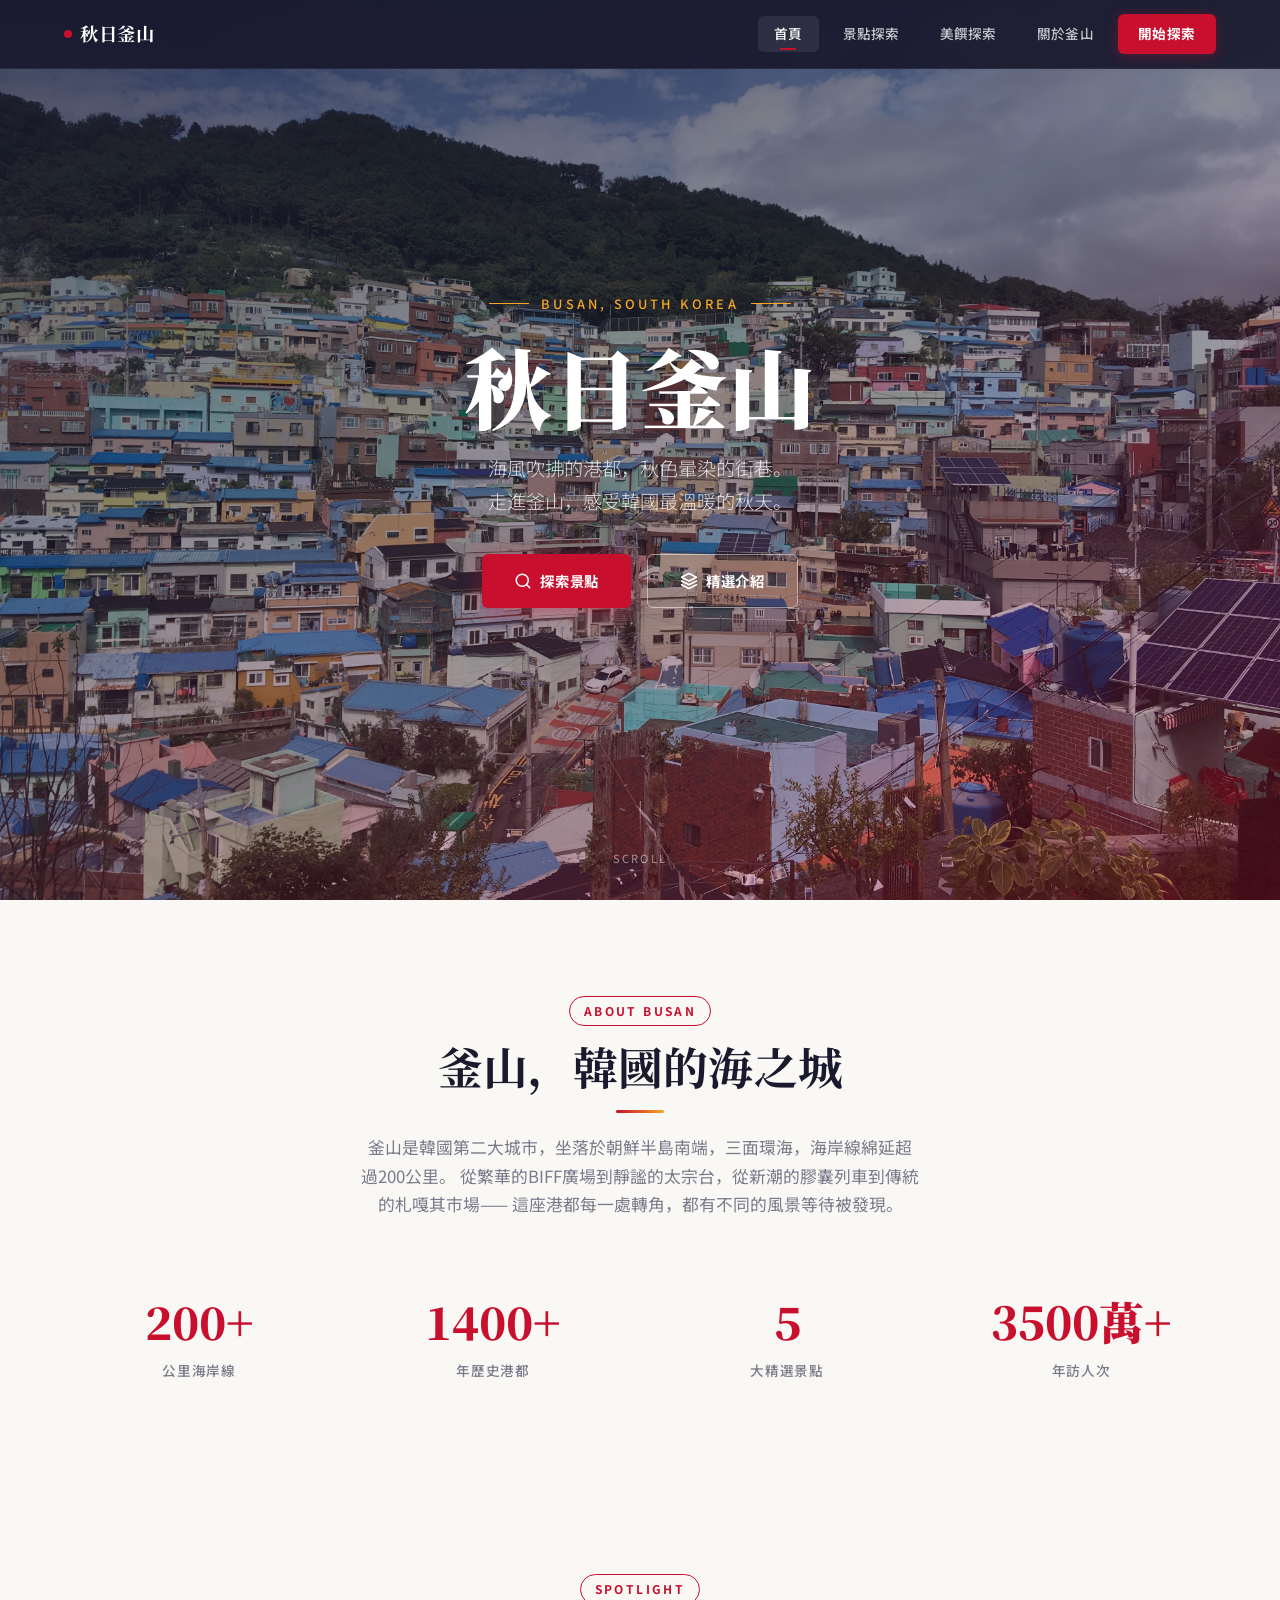
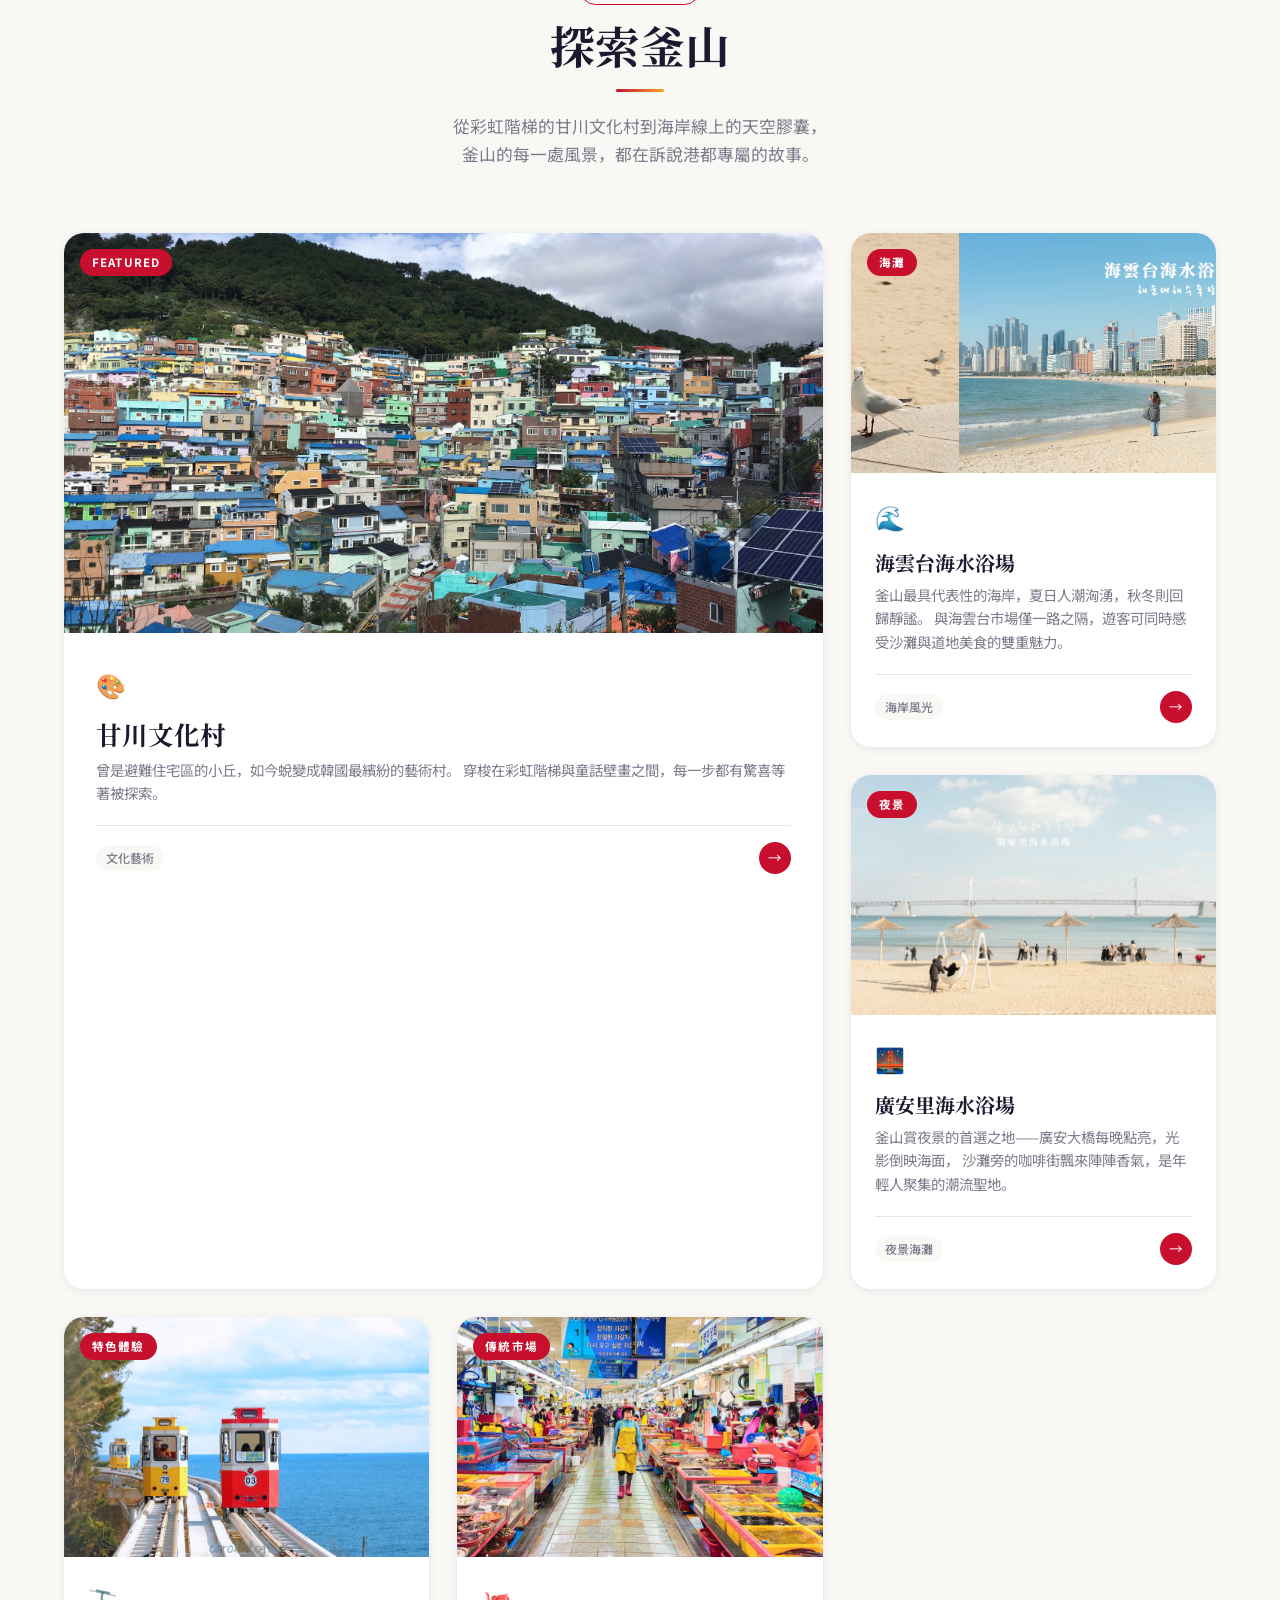
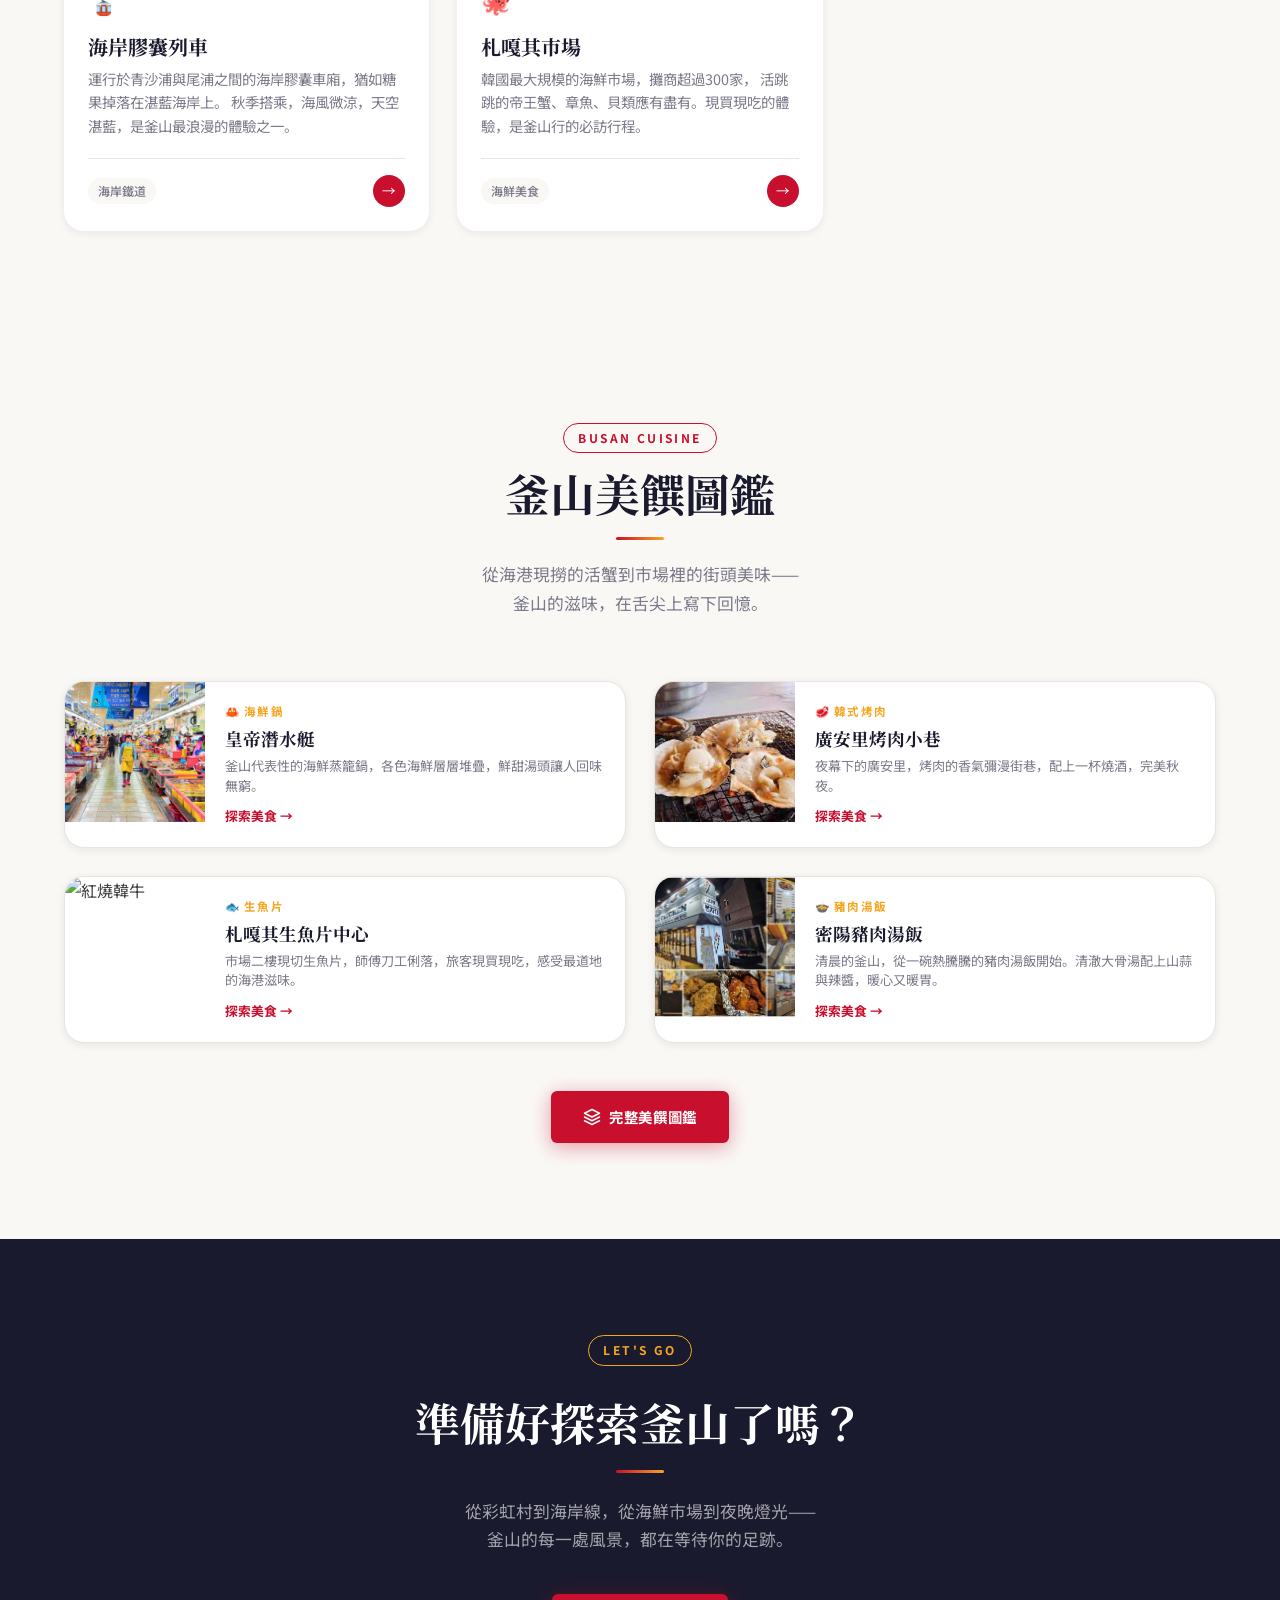
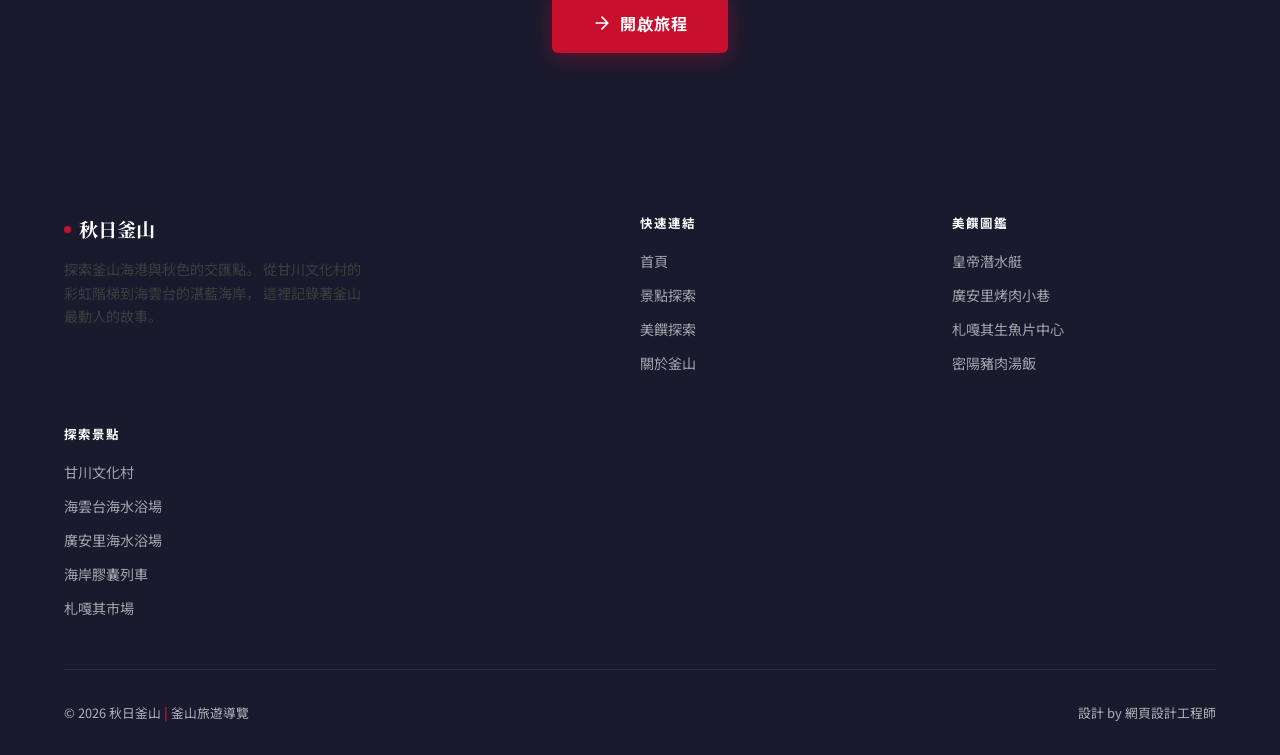
==== commit b52513e3: "Fix index.html - correct spots and food images" ====
--- a/index.html
+++ b/index.html
@@ -253,7 +253,7 @@
       <div style="display: grid; grid-template-columns: repeat(2, 1fr); gap: 28px;" class="fade-in food-preview-grid">
         <a href="restaurants.html#neulsac" class="food-preview-card">
           <div class="food-preview-card__image">
-            <img src="images/spots/spot_12.jpg" alt="皇帝潛水艇" loading="lazy">
+            <img src="images/food/food_01.jpg" alt="札嘎其市場海鮮" loading="lazy">
           </div>
           <div class="food-preview-card__body">
             <span class="food-preview-card__tag">🦀 海鮮鍋</span>
@@ -264,7 +264,7 @@
         </a>
         <a href="restaurants.html#gwangalli" class="food-preview-card">
           <div class="food-preview-card__image">
-            <img src="images/spots/spot_14.jpg" alt="廣安里烤肉" loading="lazy">
+            <img src="images/food/food_02.jpg" alt="烤扇貝、烤鮑魚" loading="lazy">
           </div>
           <div class="food-preview-card__body">
             <span class="food-preview-card__tag">🥩 韓式烤肉</span>
@@ -275,7 +275,7 @@
         </a>
         <a href="restaurants.html#jagalchi" class="food-preview-card">
           <div class="food-preview-card__image">
-            <img src="images/spots/spot_15.jpg" alt="札嘎其生魚片" loading="lazy">
+            <img src="images/food/food_03.jpg" alt="紅燒韓牛" loading="lazy">
           </div>
           <div class="food-preview-card__body">
             <span class="food-preview-card__tag">🐟 生魚片</span>
@@ -286,7 +286,7 @@
         </a>
         <a href="restaurants.html#milmyeong" class="food-preview-card">
           <div class="food-preview-card__image">
-            <img src="images/spots/spot_16.jpg" alt="密陽豬肉湯飯" loading="lazy">
+            <img src="images/food/food_04.jpg" alt="炸雞配啤酒" loading="lazy">
           </div>
           <div class="food-preview-card__body">
             <span class="food-preview-card__tag">🍲 豬肉湯飯</span>
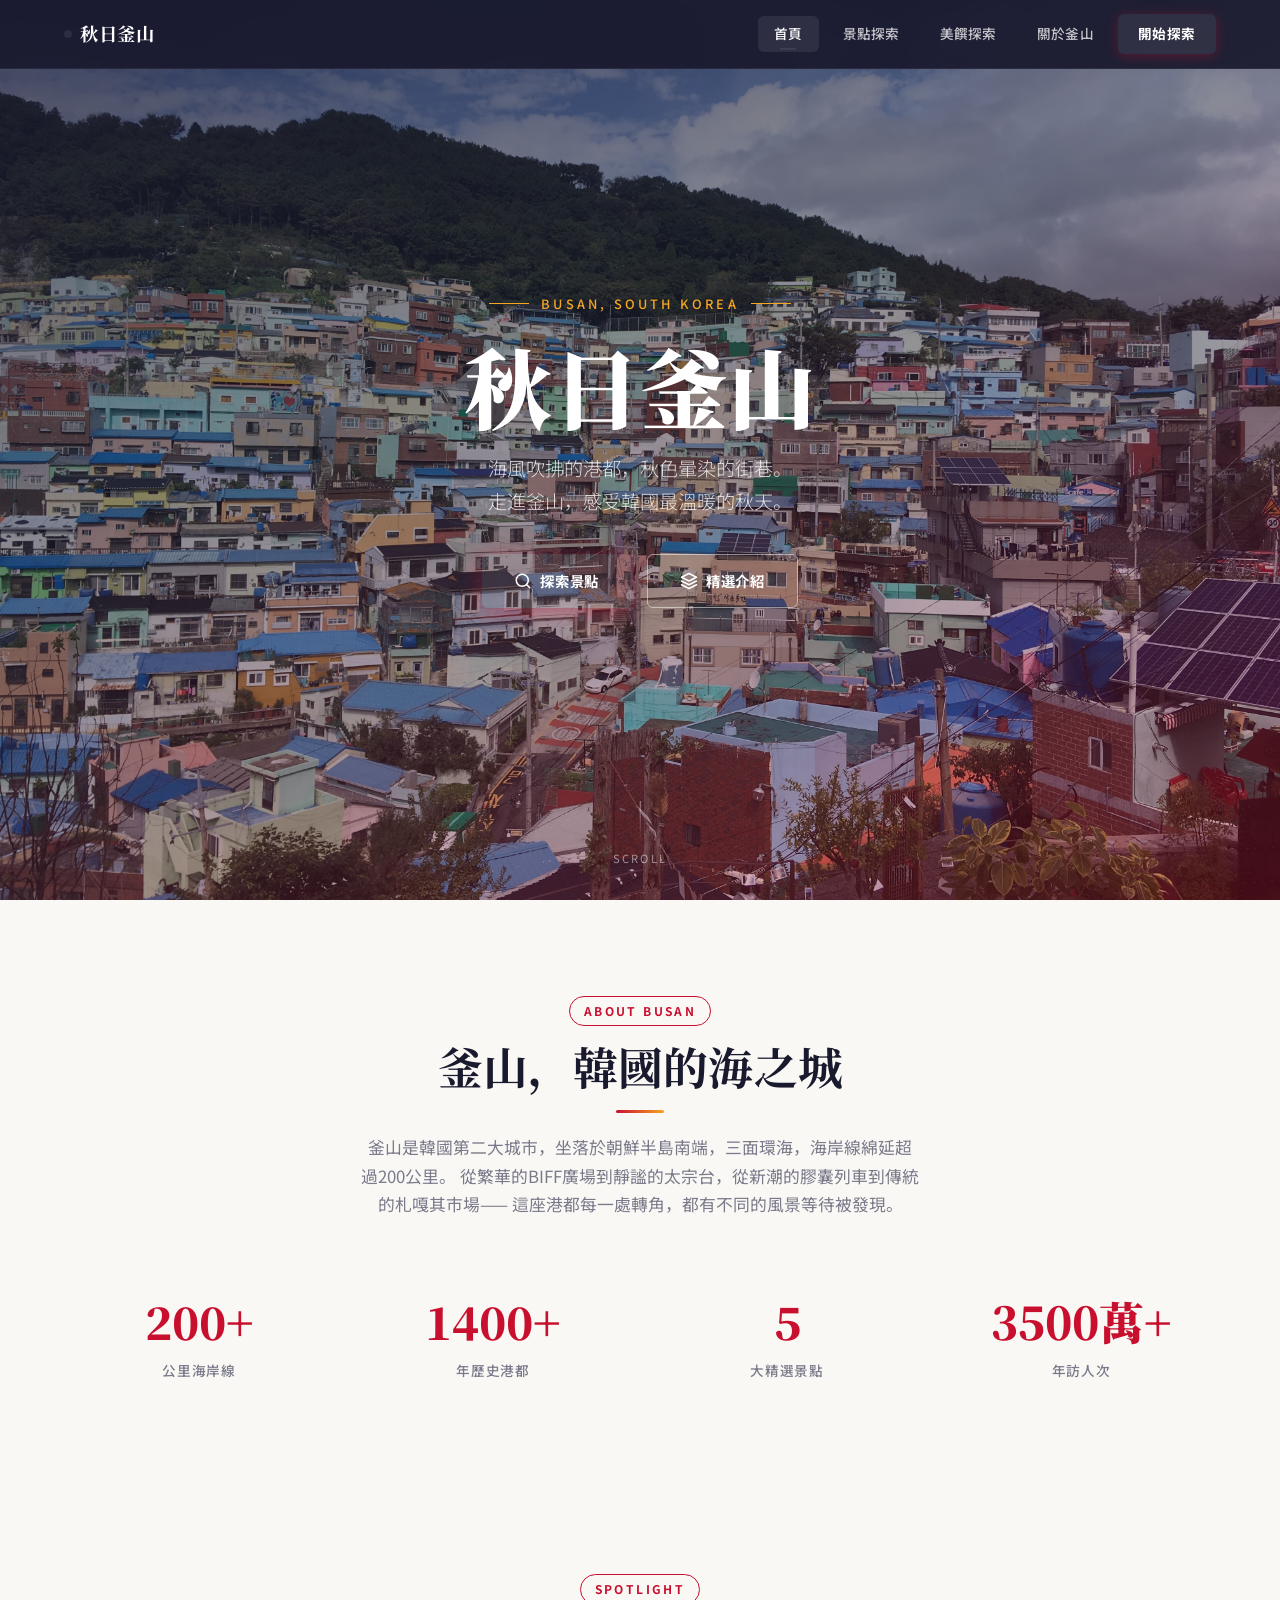
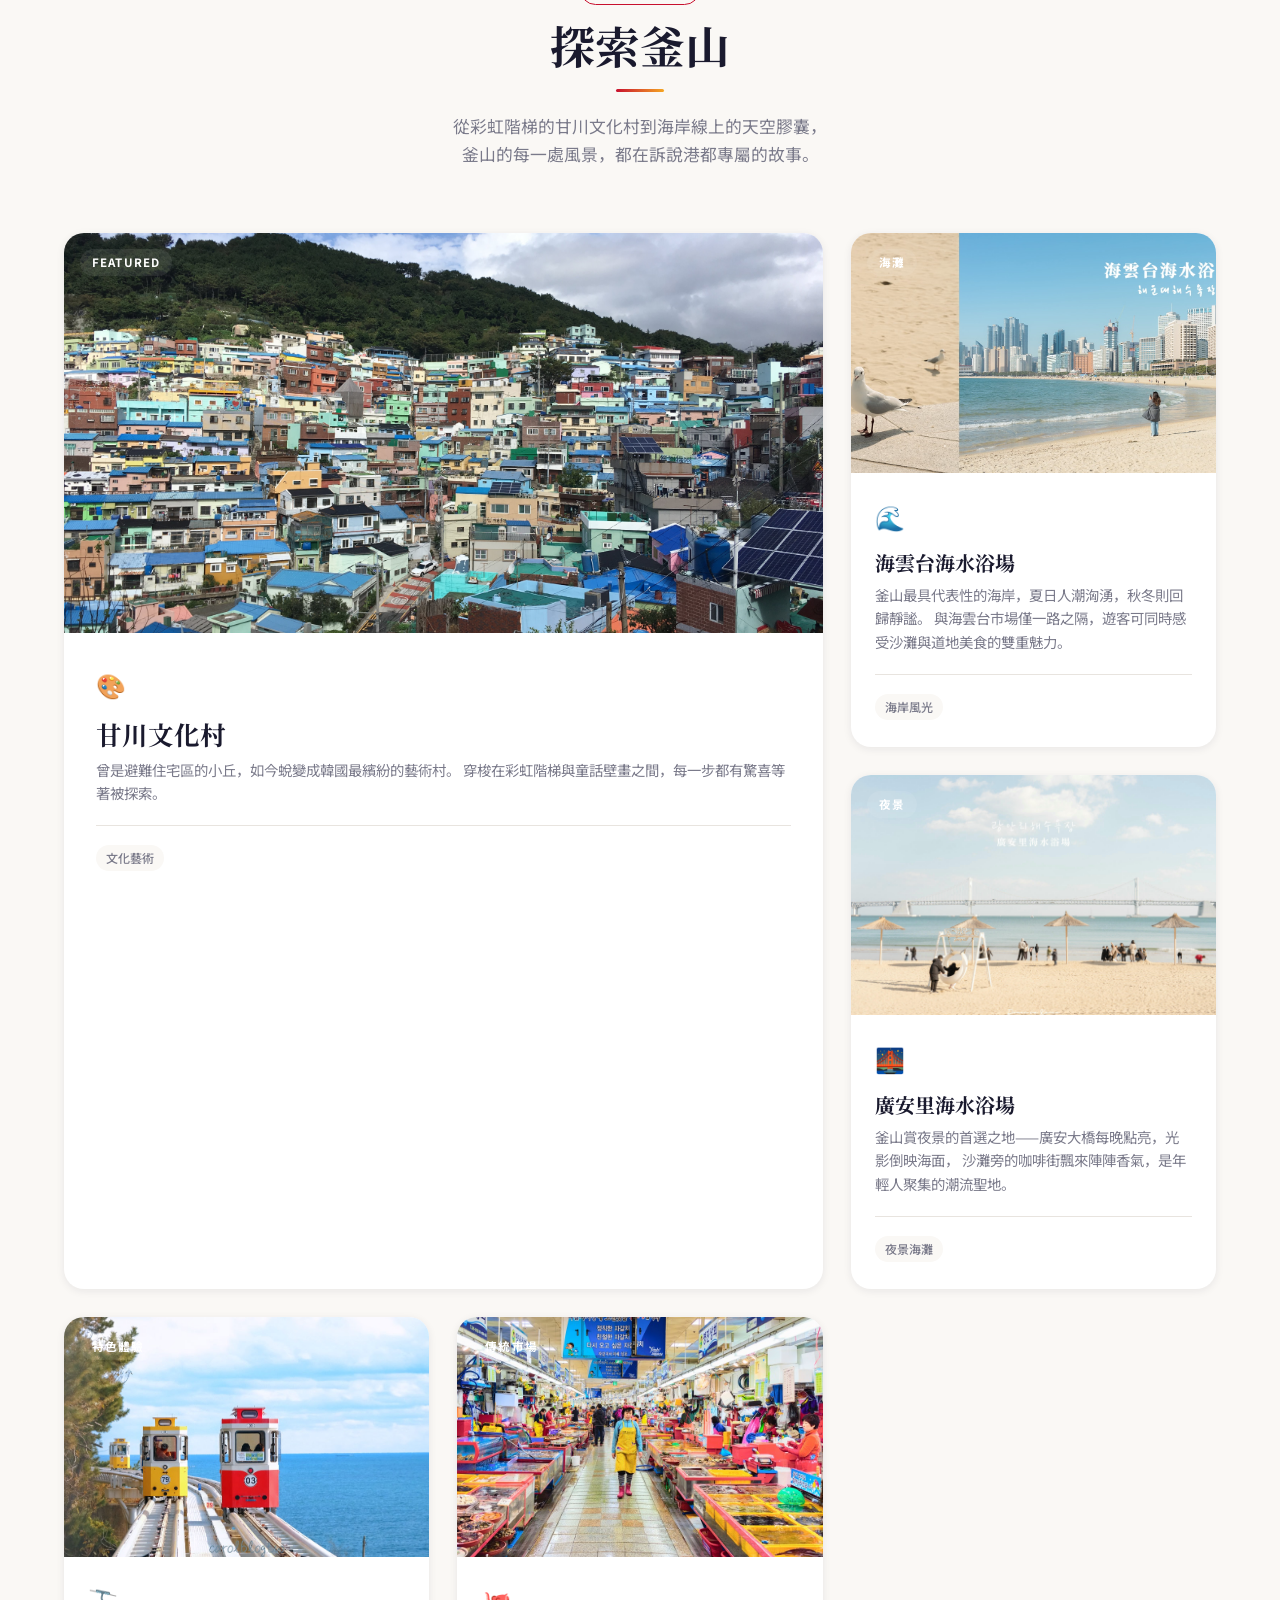
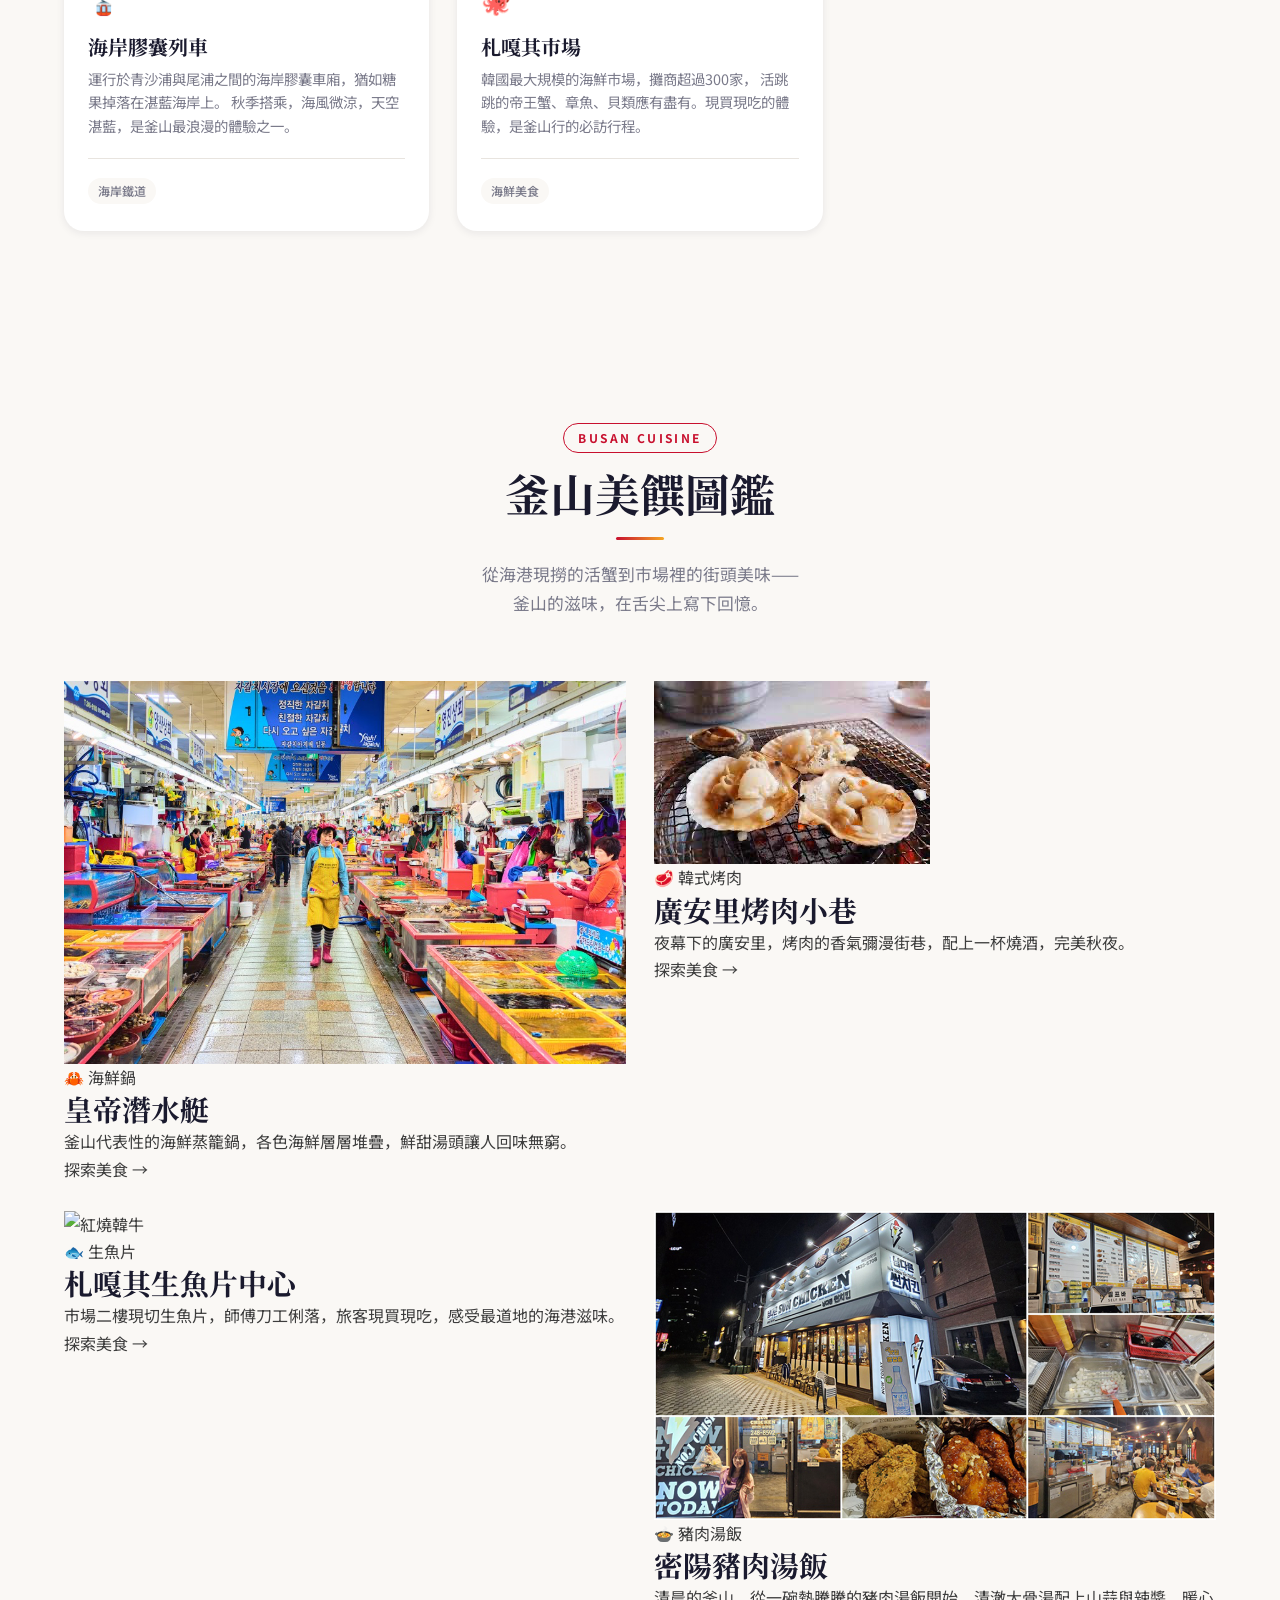
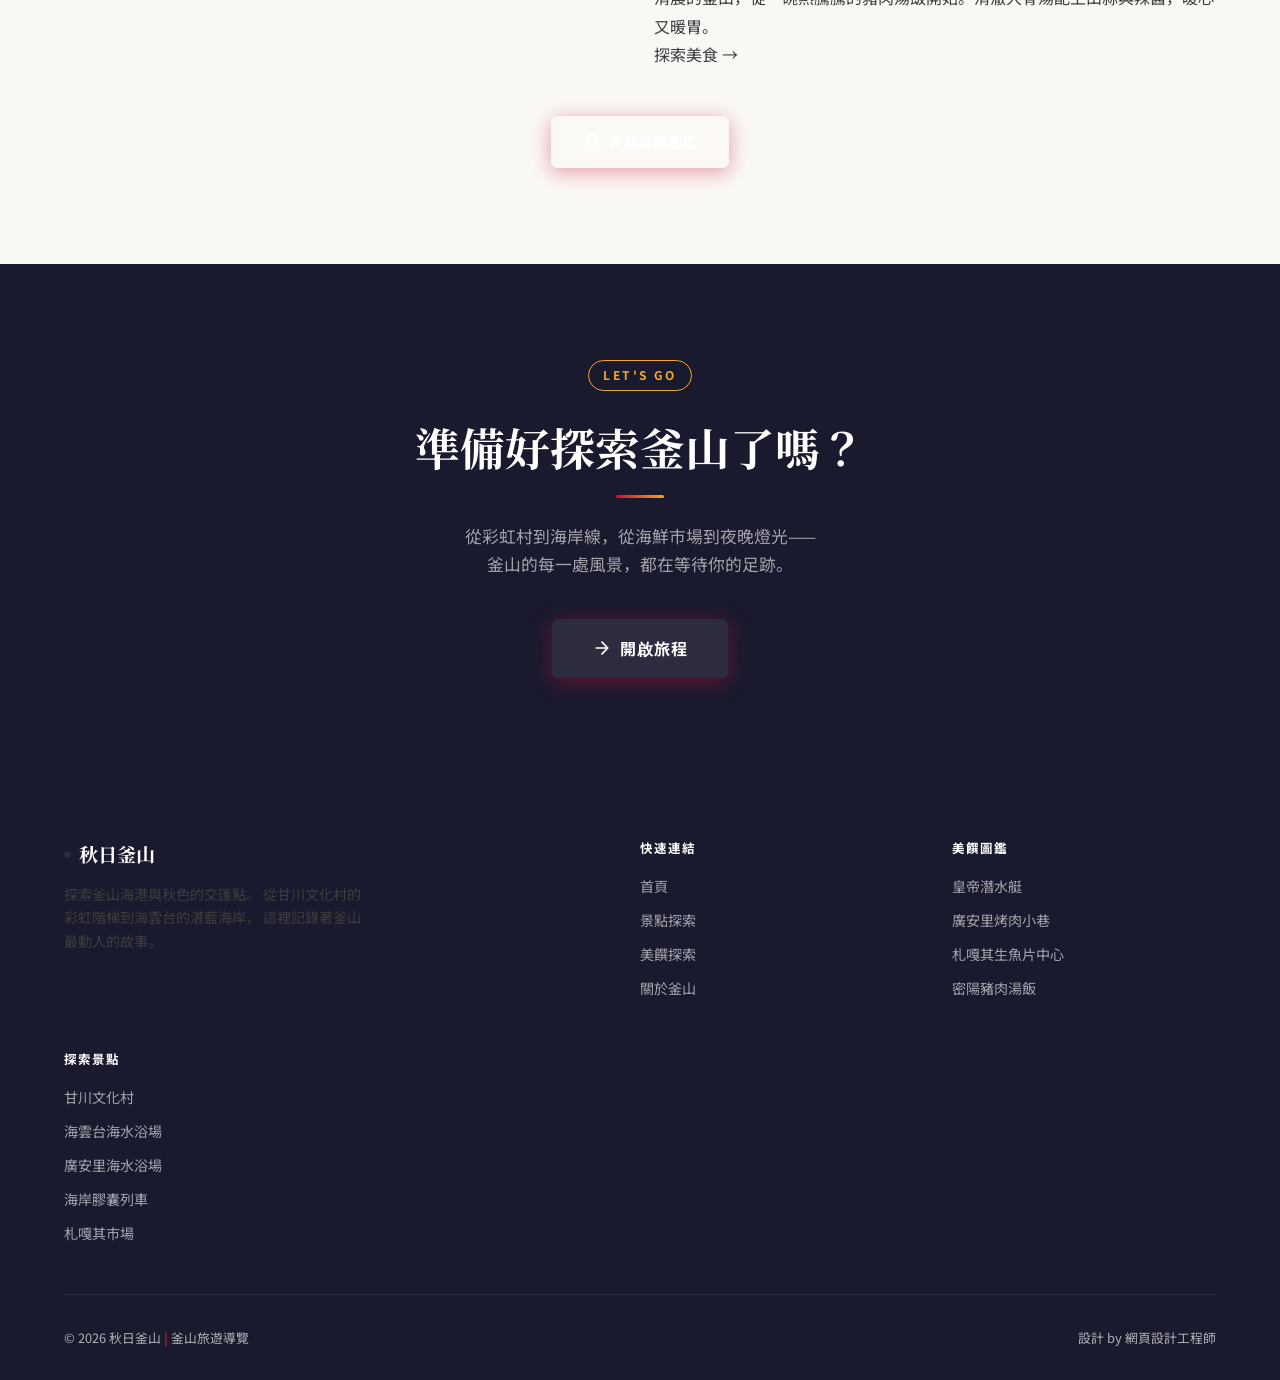
==== commit 1679a32b: "Remove inline style for nav-link" ====
--- a/index.html
+++ b/index.html
@@ -32,7 +32,7 @@
         <nav class="header__nav" id="headerNav">
           <a href="index.html" class="nav-link active">首頁</a>
           <a href="spots.html" class="nav-link">景點探索</a>
-          <a href="restaurants.html" class="nav-link">美饌探索</a>
+          <a href="food.html" class="nav-link">美饌探索</a>
           <a href="#about-section" class="nav-link">關於釜山</a>
           <a href="spots.html" class="nav-cta">開始探索</a>
         </nav>
@@ -251,7 +251,7 @@
       </div>
 
       <div style="display: grid; grid-template-columns: repeat(2, 1fr); gap: 28px;" class="fade-in food-preview-grid">
-        <a href="restaurants.html#neulsac" class="food-preview-card">
+        <a href="food.html#neulsac" class="food-preview-card">
           <div class="food-preview-card__image">
             <img src="images/food/food_01.jpg" alt="札嘎其市場海鮮" loading="lazy">
           </div>
@@ -262,7 +262,7 @@
             <div class="food-preview-card__link">探索美食 →</div>
           </div>
         </a>
-        <a href="restaurants.html#gwangalli" class="food-preview-card">
+        <a href="food.html#gwangalli" class="food-preview-card">
           <div class="food-preview-card__image">
             <img src="images/food/food_02.jpg" alt="烤扇貝、烤鮑魚" loading="lazy">
           </div>
@@ -273,7 +273,7 @@
             <div class="food-preview-card__link">探索美食 →</div>
           </div>
         </a>
-        <a href="restaurants.html#jagalchi" class="food-preview-card">
+        <a href="food.html#jagalchi" class="food-preview-card">
           <div class="food-preview-card__image">
             <img src="images/food/food_03.jpg" alt="紅燒韓牛" loading="lazy">
           </div>
@@ -284,7 +284,7 @@
             <div class="food-preview-card__link">探索美食 →</div>
           </div>
         </a>
-        <a href="restaurants.html#milmyeong" class="food-preview-card">
+        <a href="food.html#milmyeong" class="food-preview-card">
           <div class="food-preview-card__image">
             <img src="images/food/food_04.jpg" alt="炸雞配啤酒" loading="lazy">
           </div>
@@ -298,7 +298,7 @@
       </div>
 
       <div style="text-align: center; margin-top: 48px;" class="fade-in">
-        <a href="restaurants.html" class="btn btn--primary">
+        <a href="food.html" class="btn btn--primary">
           <svg viewBox="0 0 24 24" fill="none" stroke="currentColor" stroke-width="2" stroke-linecap="round" stroke-linejoin="round" style="width:18px;height:18px;">
             <path d="M12 2L2 7l10 5 10-5-10-5z"/><path d="M2 17l10 5 10-5"/><path d="M2 12l10 5 10-5"/>
           </svg>
@@ -351,17 +351,17 @@
           <div class="footer__links">
             <a href="index.html">首頁</a>
             <a href="spots.html">景點探索</a>
-            <a href="restaurants.html">美饌探索</a>
+            <a href="food.html">美饌探索</a>
             <a href="#about-section">關於釜山</a>
           </div>
         </div>
         <div>
           <div class="footer__col-title">美饌圖鑑</div>
           <div class="footer__links">
-            <a href="restaurants.html#neulsac">皇帝潛水艇</a>
-            <a href="restaurants.html#gwangalli">廣安里烤肉小巷</a>
-            <a href="restaurants.html#jagalchi">札嘎其生魚片中心</a>
-            <a href="restaurants.html#milmyeong">密陽豬肉湯飯</a>
+            <a href="food.html#neulsac">皇帝潛水艇</a>
+            <a href="food.html#gwangalli">廣安里烤肉小巷</a>
+            <a href="food.html#jagalchi">札嘎其生魚片中心</a>
+            <a href="food.html#milmyeong">密陽豬肉湯飯</a>
           </div>
         </div>
         <div>
@@ -386,111 +386,5 @@
   <!-- Scripts -->
   <script src="js/main.js"></script>
 
-  <style>
-    @media (max-width: 768px) {
-      .stats-grid {
-        grid-template-columns: repeat(2, 1fr) !important;
-      }
-    }
-    @media (max-width: 480px) {
-      .stats-grid {
-        grid-template-columns: repeat(2, 1fr) !important;
-        gap: 16px !important;
-      }
-    }
-
-    /* ===================== FOOD PREVIEW CARDS ===================== */
-    .food-preview-grid {
-      grid-template-columns: repeat(2, 1fr) !important;
-    }
-
-    .food-preview-card {
-      background: var(--bg-white);
-      border-radius: var(--radius-lg);
-      overflow: hidden;
-      box-shadow: var(--shadow-sm);
-      border: 1px solid var(--border);
-      transition: var(--transition);
-      display: grid;
-      grid-template-columns: 140px 1fr;
-    }
-
-    .food-preview-card:hover {
-      box-shadow: var(--shadow-lg);
-      transform: translateY(-4px);
-    }
-
-    .food-preview-card__image {
-      height: 140px;
-      overflow: hidden;
-    }
-
-    .food-preview-card__image img {
-      width: 100%;
-      height: 100%;
-      object-fit: cover;
-      transition: transform 0.5s ease;
-    }
-
-    .food-preview-card:hover .food-preview-card__image img {
-      transform: scale(1.08);
-    }
-
-    .food-preview-card__body {
-      padding: 20px;
-      display: flex;
-      flex-direction: column;
-      justify-content: center;
-    }
-
-    .food-preview-card__tag {
-      font-size: 0.72rem;
-      font-weight: 700;
-      letter-spacing: 0.1em;
-      text-transform: uppercase;
-      color: var(--accent);
-      margin-bottom: 6px;
-    }
-
-    .food-preview-card__title {
-      font-family: var(--font-serif);
-      font-size: 1.1rem;
-      font-weight: 700;
-      color: var(--text-dark);
-      margin-bottom: 6px;
-    }
-
-    .food-preview-card__desc {
-      font-size: 0.82rem;
-      color: var(--text-muted);
-      line-height: 1.5;
-      display: -webkit-box;
-      -webkit-line-clamp: 2;
-      -webkit-box-orient: vertical;
-      overflow: hidden;
-      margin-bottom: 10px;
-    }
-
-    .food-preview-card__link {
-      font-size: 0.8rem;
-      font-weight: 700;
-      color: var(--primary);
-    }
-
-    @media (max-width: 768px) {
-      .food-preview-grid {
-        grid-template-columns: 1fr !important;
-      }
-    }
-
-    @media (max-width: 480px) {
-      .food-preview-card {
-        grid-template-columns: 100px 1fr;
-      }
-      .food-preview-card__image {
-        height: 110px;
-      }
-    }
-  </style>
 </body>
 </html>
--- a/css/style.css
+++ b/css/style.css
@@ -145,7 +145,7 @@
 .header__logo-dot {
   width: 8px;
   height: 8px;
-  background: var(--primary);
+  background: rgba(255, 255, 255, 0.08);
   border-radius: 50%;
   display: inline-block;
 }
@@ -182,12 +182,12 @@
   transform: translateX(-50%);
   width: 16px;
   height: 2px;
-  background: var(--primary);
+  background: rgba(255, 255, 255, 0.08);
   border-radius: 2px;
 }
 
 .nav-cta {
-  background: var(--primary);
+  background: rgba(255, 255, 255, 0.08);
   color: var(--text-light);
   font-size: 0.85rem;
   font-weight: 700;
@@ -359,7 +359,7 @@
 }
 
 .btn--primary {
-  background: var(--primary);
+  background: rgba(255, 255, 255, 0.08);
   color: var(--text-light);
   box-shadow: 0 4px 20px rgba(200, 16, 46, 0.4);
 }
@@ -515,7 +515,7 @@
   position: absolute;
   top: 16px;
   left: 16px;
-  background: var(--primary);
+  background: rgba(255, 255, 255, 0.08);
   color: var(--text-light);
   font-size: 0.72rem;
   font-weight: 700;
@@ -573,7 +573,7 @@
 .spot-card__arrow {
   width: 32px;
   height: 32px;
-  background: var(--primary);
+  background: rgba(255, 255, 255, 0.08);
   border-radius: 50%;
   display: flex;
   align-items: center;
@@ -795,7 +795,7 @@
 }
 
 .spot-nav-btn:hover {
-  background: var(--primary);
+  background: rgba(255, 255, 255, 0.08);
   color: var(--text-light);
 }
 
@@ -850,7 +850,7 @@
 }
 
 .spots-nav__btn.active {
-  background: var(--primary);
+  background: rgba(255, 255, 255, 0.08);
   color: var(--text-light);
   border-color: var(--primary);
 }
@@ -883,7 +883,7 @@
 .footer__brand-name .dot {
   width: 7px;
   height: 7px;
-  background: var(--primary);
+  background: rgba(255, 255, 255, 0.08);
   border-radius: 50%;
 }
 
